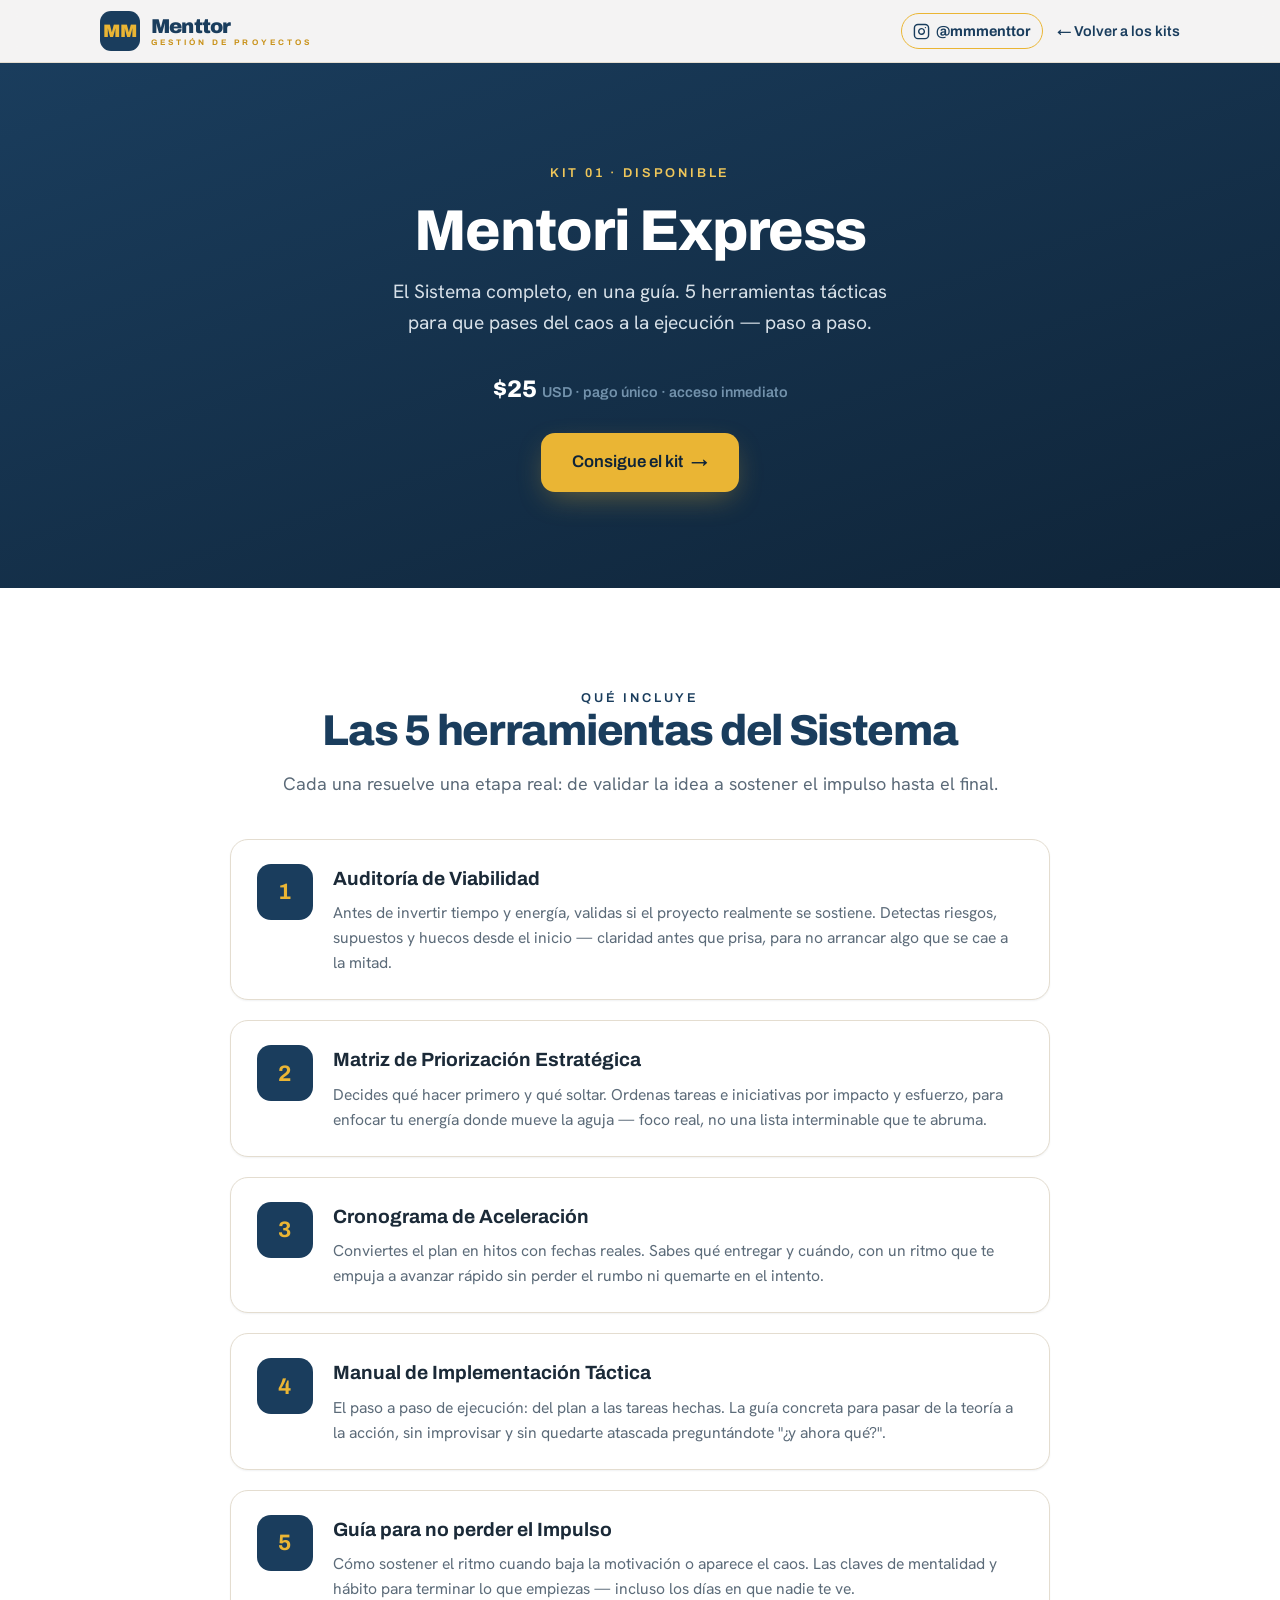
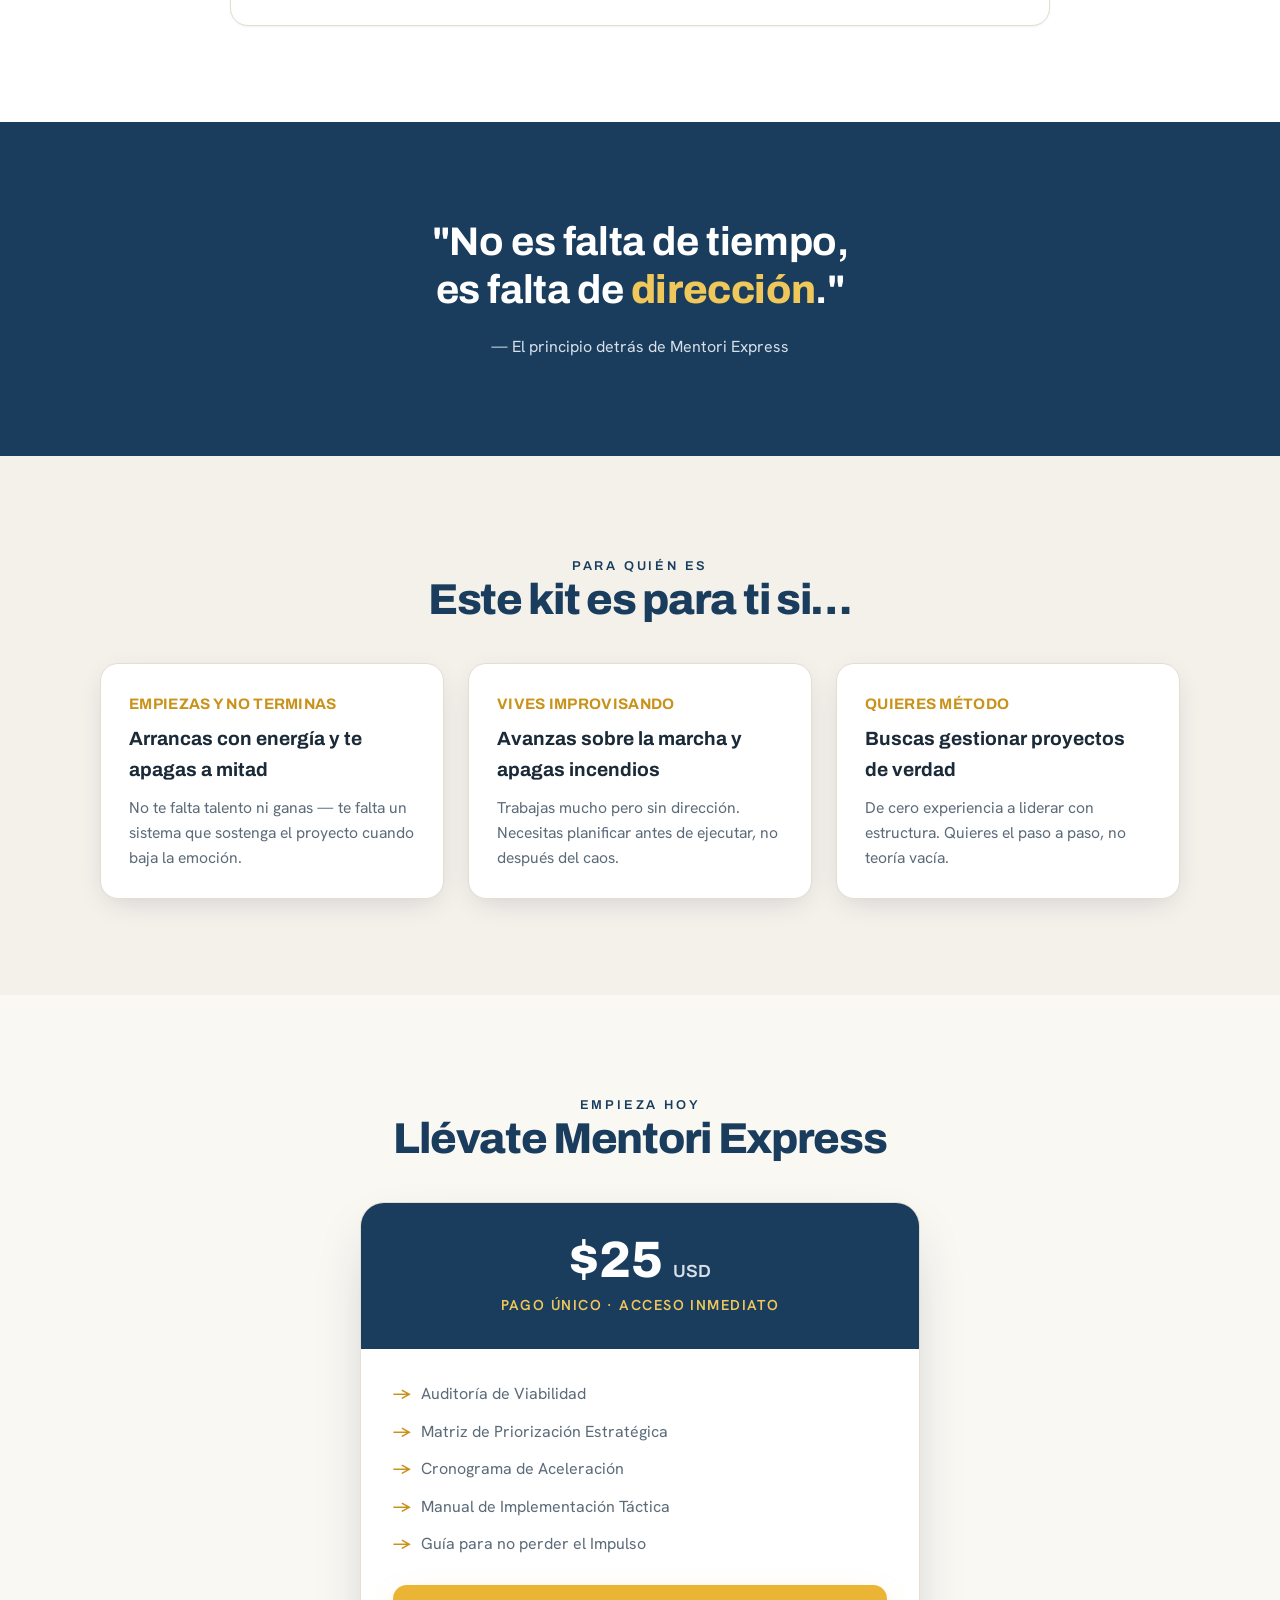
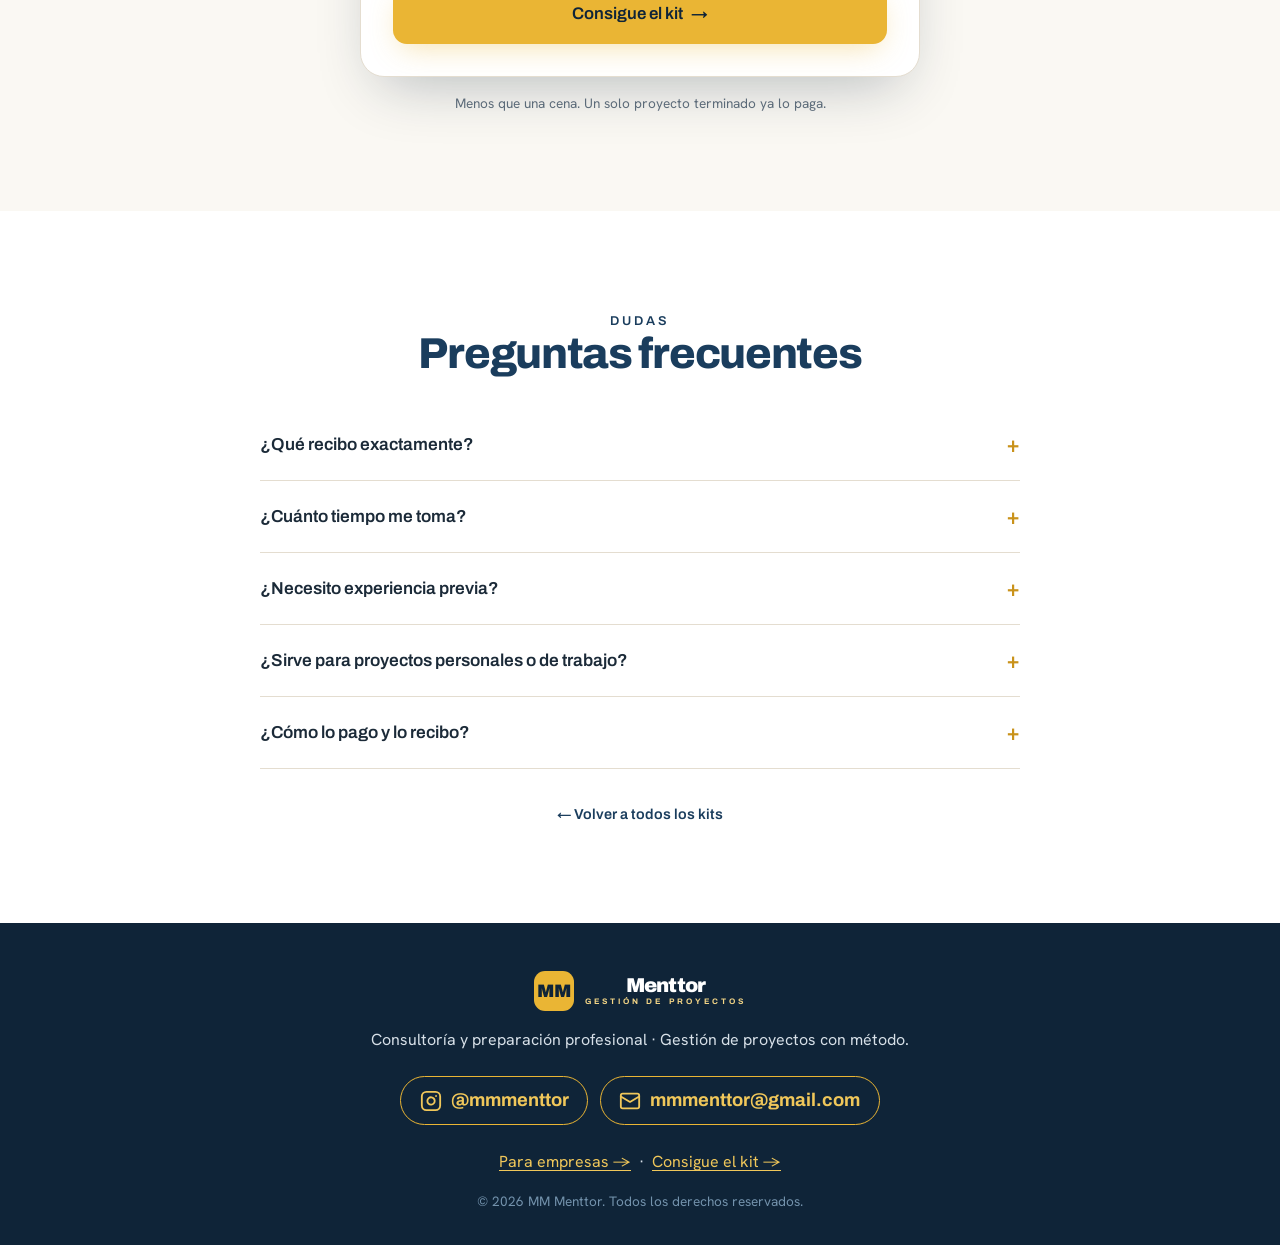
==== landing/mentori-express/index.html @ 55e52a7e "Rebrand v1.1: Archivo+Hanken, navy #1A3D5D / gold #EAB534 / crema, logo combination mark CSS, hero g" ====
<!DOCTYPE html>
<html lang="es">
<head>
<meta charset="UTF-8" />
<meta name="viewport" content="width=device-width, initial-scale=1.0" />
<title>Mentori Express — El Sistema completo, en una guía | MM Menttor</title>
<meta name="description" content="Mentori Express: el Sistema completo en una guía. 5 herramientas tácticas para pasar del caos a la ejecución, paso a paso. $25." />

<!-- Open Graph -->
<meta property="og:type" content="website" />
<meta property="og:title" content="Mentori Express — MM Menttor" />
<meta property="og:description" content="El Sistema completo, en una guía. 5 herramientas tácticas para pasar del caos a la ejecución, paso a paso." />
<meta property="og:image" content="../assets/logo-banner-light.png" />
<meta name="twitter:card" content="summary_large_image" />

<link rel="stylesheet" href="../colors_and_type.css" />
<link rel="stylesheet" href="../styles.css" />
</head>
<body>

<!-- ============ TOP BAR ============ -->
<header class="topbar">
  <div class="wrap">
    <a href="/" class="brand-lockup" aria-label="MM Menttor — Gestión de proyectos">
      <span class="logo-iso"><b>MM</b></span>
      <span class="logo-word"><span class="n">Menttor</span><span class="m">GESTIÓN DE PROYECTOS</span></span>
    </a>
    <div class="topbar-actions">
      <a href="https://www.instagram.com/mmmenttor/" target="_blank" rel="noopener noreferrer" class="ig-top">
        <svg viewBox="0 0 24 24" fill="none" stroke="currentColor" stroke-width="2" stroke-linecap="round" stroke-linejoin="round"><rect x="2" y="2" width="20" height="20" rx="5" ry="5"></rect><path d="M16 11.37A4 4 0 1 1 12.63 8 4 4 0 0 1 16 11.37z"></path><line x1="17.5" y1="6.5" x2="17.51" y2="6.5"></line></svg>
        <span class="ig-label">@mmmenttor</span>
      </a>
      <a href="/#kits" class="backlink">← Volver a los kits</a>
    </div>
  </div>
</header>

<!-- ============ HERO ============ -->
<section class="detail-hero">
  <div class="wrap">
    <div class="reveal">
      <span class="eyebrow">Kit 01 · Disponible</span>
      <h1>Mentori Express</h1>
      <p class="sub">El Sistema completo, en una guía. 5 herramientas tácticas para que pases del caos a la ejecución — paso a paso.</p>
      <div class="price-tag">$25 <small>USD · pago único · acceso inmediato</small></div>
      <a href="https://mmmenttor.my.canva.site/mmmenttor" target="_blank" rel="noopener noreferrer" class="btn">Consigue el kit <span class="arrow">→</span></a>
    </div>
  </div>
</section>

<!-- ============ QUÉ INCLUYE ============ -->
<section class="included">
  <div class="wrap">
    <div class="center reveal">
      <span class="eyebrow">Qué incluye</span>
      <h2 class="section-title">Las 5 herramientas del Sistema</h2>
      <p class="lead">Cada una resuelve una etapa real: de validar la idea a sostener el impulso hasta el final.</p>
    </div>
    <div class="feature-list">
      <div class="feature reveal">
        <div class="fnum">1</div>
        <div>
          <h3>Auditoría de Viabilidad</h3>
          <p>Antes de invertir tiempo y energía, validas si el proyecto realmente se sostiene. Detectas riesgos, supuestos y huecos desde el inicio — claridad antes que prisa, para no arrancar algo que se cae a la mitad.</p>
        </div>
      </div>
      <div class="feature reveal">
        <div class="fnum">2</div>
        <div>
          <h3>Matriz de Priorización Estratégica</h3>
          <p>Decides qué hacer primero y qué soltar. Ordenas tareas e iniciativas por impacto y esfuerzo, para enfocar tu energía donde mueve la aguja — foco real, no una lista interminable que te abruma.</p>
        </div>
      </div>
      <div class="feature reveal">
        <div class="fnum">3</div>
        <div>
          <h3>Cronograma de Aceleración</h3>
          <p>Conviertes el plan en hitos con fechas reales. Sabes qué entregar y cuándo, con un ritmo que te empuja a avanzar rápido sin perder el rumbo ni quemarte en el intento.</p>
        </div>
      </div>
      <div class="feature reveal">
        <div class="fnum">4</div>
        <div>
          <h3>Manual de Implementación Táctica</h3>
          <p>El paso a paso de ejecución: del plan a las tareas hechas. La guía concreta para pasar de la teoría a la acción, sin improvisar y sin quedarte atascada preguntándote "¿y ahora qué?".</p>
        </div>
      </div>
      <div class="feature reveal">
        <div class="fnum">5</div>
        <div>
          <h3>Guía para no perder el Impulso</h3>
          <p>Cómo sostener el ritmo cuando baja la motivación o aparece el caos. Las claves de mentalidad y hábito para terminar lo que empiezas — incluso los días en que nadie te ve.</p>
        </div>
      </div>
    </div>
  </div>
</section>

<!-- ============ MANTRA BAND ============ -->
<section class="band">
  <div class="wrap">
    <p class="quote reveal">"No es falta de tiempo, es falta de <span class="gold">dirección</span>."</p>
    <p class="sig reveal">— El principio detrás de Mentori Express</p>
  </div>
</section>

<!-- ============ PARA QUIÉN ES ============ -->
<section>
  <div class="wrap">
    <div class="center reveal">
      <span class="eyebrow">Para quién es</span>
      <h2 class="section-title">Este kit es para ti si…</h2>
    </div>
    <div class="grid-3" style="margin-top:2.5rem;">
      <div class="card reveal">
        <div class="kicker">Empiezas y no terminas</div>
        <h3>Arrancas con energía y te apagas a mitad</h3>
        <p>No te falta talento ni ganas — te falta un sistema que sostenga el proyecto cuando baja la emoción.</p>
      </div>
      <div class="card reveal">
        <div class="kicker">Vives improvisando</div>
        <h3>Avanzas sobre la marcha y apagas incendios</h3>
        <p>Trabajas mucho pero sin dirección. Necesitas planificar antes de ejecutar, no después del caos.</p>
      </div>
      <div class="card reveal">
        <div class="kicker">Quieres método</div>
        <h3>Buscas gestionar proyectos de verdad</h3>
        <p>De cero experiencia a liderar con estructura. Quieres el paso a paso, no teoría vacía.</p>
      </div>
    </div>
  </div>
</section>

<!-- ============ COMPRAR ============ -->
<section id="comprar" style="background:var(--paper);">
  <div class="wrap">
    <div class="center reveal" style="margin-bottom:2.5rem;">
      <span class="eyebrow">Empieza hoy</span>
      <h2 class="section-title">Llévate Mentori Express</h2>
    </div>
    <div class="offer-card reveal">
      <div class="top">
        <div class="price">$25 <small>USD</small></div>
        <div class="once">Pago único · acceso inmediato</div>
      </div>
      <div class="body">
        <ul>
          <li><span class="arrow">→</span> Auditoría de Viabilidad</li>
          <li><span class="arrow">→</span> Matriz de Priorización Estratégica</li>
          <li><span class="arrow">→</span> Cronograma de Aceleración</li>
          <li><span class="arrow">→</span> Manual de Implementación Táctica</li>
          <li><span class="arrow">→</span> Guía para no perder el Impulso</li>
        </ul>
        <a href="https://mmmenttor.my.canva.site/mmmenttor" target="_blank" rel="noopener noreferrer" class="btn" id="cta-buy">Consigue el kit <span class="arrow">→</span></a>
      </div>
    </div>
    <p class="center muted" style="margin-top:1rem;font-size:.85rem;">Menos que una cena. Un solo proyecto terminado ya lo paga.</p>
  </div>
</section>

<!-- ============ FAQ ============ -->
<section style="background:#fff;">
  <div class="wrap">
    <div class="center reveal">
      <span class="eyebrow">Dudas</span>
      <h2 class="section-title">Preguntas frecuentes</h2>
    </div>
    <div class="faq-list">
      <details class="faq reveal"><summary>¿Qué recibo exactamente? <span class="plus">+</span></summary><p>Las 5 herramientas del Sistema en PDF descargable: Auditoría de Viabilidad, Matriz de Priorización Estratégica, Cronograma de Aceleración, Manual de Implementación Táctica y la Guía para no perder el Impulso. Acceso inmediato tras el pago.</p></details>
      <details class="faq reveal"><summary>¿Cuánto tiempo me toma? <span class="plus">+</span></summary><p>Está diseñado para llevarte del caos a la ejecución en 7 días. Puedes leerlo en una tarde y empezar a aplicarlo el mismo día.</p></details>
      <details class="faq reveal"><summary>¿Necesito experiencia previa? <span class="plus">+</span></summary><p>No. Te lleva de cero experiencia a planificar y ejecutar con método. Si ya gestionas proyectos, te dará estructura y foco.</p></details>
      <details class="faq reveal"><summary>¿Sirve para proyectos personales o de trabajo? <span class="plus">+</span></summary><p>Para ambos. Funciona igual con un proyecto profesional, un emprendimiento o una meta personal — cualquier cosa que necesites planificar y terminar.</p></details>
      <details class="faq reveal"><summary>¿Cómo lo pago y lo recibo? <span class="plus">+</span></summary><p>Pago único de $25. Al pulsar "Consigue el kit" te llevamos a la página con los métodos de pago disponibles. Tras la compra recibes el acceso de forma inmediata.</p></details>
    </div>
    <p class="center" style="margin-top:2rem;"><a href="/#kits" class="backlink">← Volver a todos los kits</a></p>
  </div>
</section>

<!-- ============ FOOTER ============ -->
<footer>
  <div class="wrap">
    <a href="/" class="brand-lockup on-dark" style="justify-content:center;margin-bottom:1rem;" aria-label="MM Menttor">
      <span class="logo-iso"><b>MM</b></span>
      <span class="logo-word"><span class="n">Menttor</span><span class="m">GESTIÓN DE PROYECTOS</span></span>
    </a>
    <p>Consultoría y preparación profesional · Gestión de proyectos con método.</p>
    <div style="display:flex;gap:.75rem;justify-content:center;flex-wrap:wrap;margin-top:1.5rem;">
      <a href="https://www.instagram.com/mmmenttor/" target="_blank" rel="noopener noreferrer" class="social-link">
        <svg viewBox="0 0 24 24" fill="none" stroke="currentColor" stroke-width="2" stroke-linecap="round" stroke-linejoin="round"><rect x="2" y="2" width="20" height="20" rx="5" ry="5"></rect><path d="M16 11.37A4 4 0 1 1 12.63 8 4 4 0 0 1 16 11.37z"></path><line x1="17.5" y1="6.5" x2="17.51" y2="6.5"></line></svg>
        @mmmenttor
      </a>
      <a href="mailto:mmmenttor@gmail.com" class="social-link">
        <svg viewBox="0 0 24 24" fill="none" stroke="currentColor" stroke-width="2" stroke-linecap="round" stroke-linejoin="round"><rect x="2" y="4" width="20" height="16" rx="2"></rect><path d="m22 7-10 6L2 7"></path></svg>
        mmmenttor@gmail.com
      </a>
    </div>
    <p style="margin-top:1.5rem;"><a href="/#empresas">Para empresas →</a> &nbsp;·&nbsp; <a href="#comprar">Consigue el kit →</a></p>
    <p class="small">© 2026 MM Menttor. Todos los derechos reservados.</p>
  </div>
</footer>

<script>
  const io = new IntersectionObserver((entries) => {
    entries.forEach(e => { if (e.isIntersecting) { e.target.classList.add('in'); io.unobserve(e.target); } });
  }, { threshold: .12 });
  document.querySelectorAll('.reveal').forEach(el => io.observe(el));
</script>
</body>
</html>
---- landing/colors_and_type.css ----
/* ============================================================
   MM MENTTOR — Design Tokens · Rebrand v1.1
   Archivo + Hanken Grotesk · Navy #1A3D5D + Gold #EAB534 · Crema
   "Del caos a la ejecución. Con sistema."
   ============================================================ */

@import url('https://fonts.googleapis.com/css2?family=Archivo:wght@400;500;600;700;800;900&family=Hanken+Grotesk:wght@400;500;600;700&display=swap');

:root {
  /* ---------- BRAND CORE ---------- */
  --navy-900: #0F2438;
  --navy-800: #16314A;
  --navy-700: #1A3D5D;   /* PRIMARY brand navy */
  --navy-600: #234B70;
  --navy-500: #2C5478;
  --navy-300: #7392AC;
  --navy-100: #D7E0E8;

  --gold-700: #A8780F;   /* pressed */
  --gold-600: #C9921A;   /* hover / deep gold */
  --gold-500: #EAB534;   /* PRIMARY brand gold (firma) */
  --gold-400: #F0C75A;
  --gold-300: #F3D586;
  --gold-100: #FBF1D4;

  /* ---------- NEUTRALS ---------- */
  --cream:    #F4F1EB;   /* main background */
  --paper:    #FAF8F3;
  --paper-2:  #F1ECE2;
  --mist:     #F4F1EB;   /* alias -> cream (compat) */
  --mist-2:   #E9E4D9;
  --white:    #FFFFFF;
  --border:   #E4DDD0;
  --charcoal: #1B2A38;
  --ink:      #1B2A38;

  /* ---------- TEXT ---------- */
  --fg-1: #1B2A38;       /* ink — primary text */
  --fg-2: #5C6B79;       /* muted — body */
  --fg-3: #8A96A1;       /* faint — captions */
  --fg-on-dark-1: #FFFFFF;
  --fg-on-dark-2: #D7E0E8;
  --fg-on-dark-3: #7392AC;

  /* ---------- SEMANTIC ---------- */
  --accent:        var(--gold-500);
  --accent-ink:    var(--navy-700);
  --surface:       var(--white);
  --surface-mist:  var(--cream);
  --surface-paper: var(--paper);
  --line:          #E4DDD0;
  --line-mist:     #E4DDD0;
  --line-rule:     #1A3D5D;
  --success: #2E7D5B;
  --danger:  #B23B3B;

  /* ---------- TYPE FAMILIES ---------- */
  --font-display: 'Archivo', system-ui, -apple-system, sans-serif;  /* títulos */
  --font-sans:    'Archivo', system-ui, -apple-system, sans-serif;  /* UI / headings */
  --font-body:    'Hanken Grotesk', system-ui, -apple-system, sans-serif; /* cuerpo */

  /* ---------- RADII ---------- */
  --r-xs: 4px;
  --r-sm: 9px;
  --r-md: 14px;
  --r-lg: 18px;
  --r-xl: 24px;
  --r-pill: 999px;

  /* ---------- SPACING (8pt base) ---------- */
  --s-1: 4px;
  --s-2: 8px;
  --s-3: 12px;
  --s-4: 16px;
  --s-5: 24px;
  --s-6: 32px;
  --s-7: 48px;
  --s-8: 64px;
  --s-9: 96px;

  /* ---------- SHADOWS ---------- */
  --shadow-sm: 0 1px 2px rgba(15,36,56,.06);
  --shadow-md: 0 8px 28px -8px rgba(15,36,56,.18);
  --shadow-lg: 0 24px 60px -20px rgba(15,36,56,.30);
  --shadow-gold: 0 10px 30px -8px rgba(234,181,52,.42);
  --shadow-card-tape: 6px 6px 0 rgba(15,36,56,.16);

  /* ---------- MOTION ---------- */
  --ease-out: cubic-bezier(.2,.7,.2,1);
  --ease-in-out: cubic-bezier(.65,.05,.36,1);
  --dur-fast: 160ms;
  --dur-med: 240ms;
  --dur-slow: 560ms;
}

/* ============================================================
   SEMANTIC TYPOGRAPHY
   ============================================================ */

.t-impact {
  font-family: var(--font-display);
  font-weight: 900;
  letter-spacing: -.02em;
  line-height: 1;
}

.t-display {
  font-family: var(--font-display);
  font-weight: 900;
  font-size: clamp(2.4rem, 5vw, 4rem);
  line-height: .96;
  letter-spacing: -.04em;
  color: var(--navy-700);
}

.t-h1 { font-family: var(--font-display); font-weight: 900; font-size: 2.25rem; line-height: 1.04; letter-spacing: -.035em; color: var(--navy-700); }
.t-h2 { font-family: var(--font-display); font-weight: 800; font-size: 1.625rem; line-height: 1.12; letter-spacing: -.025em; color: var(--navy-700); }
.t-h3 { font-family: var(--font-display); font-weight: 700; font-size: 1.25rem; line-height: 1.22; color: var(--navy-700); }

.t-eyebrow {
  font-family: var(--font-display);
  font-weight: 700;
  font-size: .72rem;
  letter-spacing: .34em;
  text-transform: uppercase;
  color: var(--gold-600);
}

.t-lead { font-family: var(--font-body); font-weight: 400; font-size: 1.125rem; line-height: 1.6; color: var(--fg-2); }
.t-body { font-family: var(--font-body); font-weight: 400; font-size: 1rem; line-height: 1.6; color: var(--fg-2); }
.t-small { font-family: var(--font-body); font-weight: 400; font-size: .875rem; line-height: 1.5; color: var(--fg-3); }

.t-em { font-style: normal; font-weight: 800; color: var(--gold-500); }
.t-em-ink { font-style: normal; font-weight: 800; color: var(--navy-700); }

a { color: var(--navy-600); text-underline-offset: 3px; }
---- landing/styles.css ----
/* ============================================================
   MM Menttor — Landing styles (compartido por todas las páginas)
   Depende de colors_and_type.css (tokens de marca)
   ============================================================ */

*, *::before, *::after { box-sizing: border-box; margin: 0; padding: 0; }
html { scroll-behavior: smooth; }
body {
  font-family: var(--font-body);
  color: var(--fg-1);
  background: var(--mist);
  line-height: 1.6;
  -webkit-font-smoothing: antialiased;
}
.wrap { width: min(1080px, 100% - 2.5rem); margin-inline: auto; }
section { padding: clamp(3.5rem, 8vw, 6rem) 0; }
.eyebrow {
  font-family: var(--font-sans);
  font-weight: 600; font-size: .8rem;
  letter-spacing: .22em; text-transform: uppercase;
  color: var(--navy-700);
}
.gold { color: var(--gold-500); font-style: normal; font-weight: 800; }
.navy-em { color: var(--navy-700); font-weight: 800; }
h2.section-title {
  font-family: var(--font-sans); font-weight: 800;
  font-size: clamp(1.9rem, 3.8vw, 2.7rem);
  line-height: 1.04; letter-spacing: -.03em; color: var(--navy-700);
  margin-bottom: 1rem;
}
p.lead { font-size: 1.125rem; line-height: 1.6; color: var(--fg-2); }
.center { text-align: center; }
.muted { color: var(--fg-2); }

/* ---------- Buttons ---------- */
.btn {
  display: inline-flex; align-items: center; gap: .55rem;
  font-family: var(--font-sans); font-weight: 600; font-size: 1.05rem;
  padding: 1rem 1.9rem; border: none; border-radius: var(--r-md);
  cursor: pointer; text-decoration: none;
  background: var(--gold-500); color: var(--navy-900);
  box-shadow: var(--shadow-gold);
  transition: transform var(--dur-fast) var(--ease-out), background var(--dur-fast) var(--ease-out);
}
.btn:hover { background: var(--gold-600); transform: translateY(-2px); }
.btn:active { background: var(--gold-700); transform: scale(.98); }
.btn .arrow { transition: transform var(--dur-med) var(--ease-out); }
.btn:hover .arrow { transform: translateX(4px); }
.btn-ghost {
  background: transparent; color: var(--navy-700);
  box-shadow: inset 0 0 0 2px var(--navy-700);
}
.btn-ghost:hover { background: var(--navy-700); color: #fff; }

/* ---------- Top bar ---------- */
header.topbar {
  position: sticky; top: 0; z-index: 50;
  background: rgba(244,244,245,.85); backdrop-filter: blur(8px);
  border-bottom: 1px solid var(--line-mist);
}
.topbar .wrap { display: flex; align-items: center; justify-content: space-between; padding: .7rem 0; gap: 1rem; }
.brand-lockup { display: inline-flex; align-items: center; gap: 11px; text-decoration: none; }
.logo-iso { width: 40px; height: 40px; border-radius: 11px; background: var(--navy-700); display: grid; place-items: center; flex-shrink: 0; transition: transform var(--dur-fast) var(--ease-out); }
.logo-iso b { font-family: var(--font-display); font-weight: 900; font-size: 18px; color: var(--gold-500); letter-spacing: -.05em; line-height: 1; }
.brand-lockup:hover .logo-iso { transform: scale(1.05); }
.logo-word { display: flex; flex-direction: column; line-height: 1; }
.logo-word .n { font-family: var(--font-display); font-weight: 900; font-size: 20px; color: var(--navy-700); letter-spacing: -.04em; }
.logo-word .m { font-family: var(--font-display); font-weight: 700; font-size: 8px; letter-spacing: .38em; color: var(--gold-600); margin-top: 3px; }
.brand-lockup.on-dark .logo-iso { background: var(--gold-500); }
.brand-lockup.on-dark .logo-iso b { color: var(--navy-900); }
.brand-lockup.on-dark .logo-word .n { color: #fff; }
.brand-lockup.on-dark .logo-word .m { color: var(--gold-300); }
.topbar-actions { display: flex; align-items: center; gap: .9rem; }
.ig-top {
  display: inline-flex; align-items: center; gap: .4rem; text-decoration: none;
  font-family: var(--font-sans); font-weight: 700; font-size: .9rem; color: var(--navy-700);
  padding: .35rem .7rem; border-radius: var(--r-pill);
  border: 1.5px solid var(--gold-500); transition: all var(--dur-fast) var(--ease-out);
}
.ig-top:hover { background: var(--gold-500); color: var(--navy-900); }
.ig-top svg { width: 17px; height: 17px; }
.price-pill {
  font-family: var(--font-sans); font-weight: 600; font-size: .9rem;
  color: var(--navy-900); background: var(--gold-500);
  padding: .45rem .95rem; border-radius: var(--r-pill); text-decoration: none;
  box-shadow: var(--shadow-sm); transition: background var(--dur-fast) var(--ease-out);
}
.price-pill:hover { background: var(--gold-600); }

/* ---------- Dual audience tracks ---------- */
.tracks { display: grid; grid-template-columns: 1fr 1fr; gap: 1.5rem; margin-top: 2.5rem; align-items: stretch; }
.track { border-radius: var(--r-xl); padding: 2.25rem; border: 1px solid var(--line-mist); background: #fff; box-shadow: var(--shadow-md); display: flex; flex-direction: column; }
.track.enterprise { background: linear-gradient(160deg, var(--navy-700), var(--navy-900)); color: #fff; border: none; box-shadow: var(--shadow-lg); }
.track .track-eyebrow { font-family: var(--font-sans); font-weight: 700; font-size: .72rem; letter-spacing: .18em; text-transform: uppercase; color: var(--navy-300); }
.track.enterprise .track-eyebrow { color: var(--gold-400); }
.track h3 { font-family: var(--font-sans); font-weight: 800; font-size: 1.5rem; line-height: 1.1; margin: .5rem 0 .4rem; color: inherit; }
.track > p { color: var(--fg-2); font-size: 1rem; margin-bottom: 1.25rem; }
.track.enterprise > p { color: var(--fg-on-dark-2); }
.track ul { list-style: none; display: grid; gap: .6rem; margin-bottom: 1.75rem; }
.track li { display: flex; gap: .6rem; font-size: .96rem; color: var(--fg-2); }
.track.enterprise li { color: var(--fg-on-dark-2); }
.track li .arrow { color: var(--gold-600); font-weight: 700; flex: none; }
.track.enterprise li .arrow { color: var(--gold-400); }
.track .track-cta { margin-top: auto; }
.btn-white { background: #fff; color: var(--navy-900); box-shadow: var(--shadow-md); }
.btn-white:hover { background: var(--mist-2); }

/* ---------- Hero ---------- */
.hero { position: relative; overflow: hidden; }
.hero::before { content: ""; position: absolute; right: -160px; top: -160px; width: 520px; height: 520px; background: radial-gradient(circle, var(--gold-100), transparent 64%); z-index: 0; pointer-events: none; }
.hero::after { content: ""; position: absolute; left: -220px; bottom: -240px; width: 480px; height: 480px; background: radial-gradient(circle, rgba(26,61,93,.06), transparent 66%); z-index: 0; pointer-events: none; }
.hero > .wrap { position: relative; z-index: 1; }
.hero-grid { display: grid; grid-template-columns: 1.1fr .9fr; gap: clamp(2rem, 5vw, 4rem); align-items: center; }
.hero h1 {
  font-family: var(--font-sans); font-weight: 900;
  font-size: clamp(2.4rem, 5.4vw, 4.2rem); line-height: .98;
  letter-spacing: -.04em; color: var(--navy-700); margin: 1rem 0 1.25rem;
}
.hero .sub { font-size: 1.2rem; color: var(--fg-2); max-width: 34ch; margin-bottom: 2rem; }
.hero-cta-row { display: flex; align-items: center; gap: 1.25rem; flex-wrap: wrap; }
.hero-note { font-size: .9rem; color: var(--fg-3); margin-top: 1rem; }
.hero-card {
  background: #fff; border-radius: var(--r-lg);
  box-shadow: var(--shadow-lg); padding: 2rem;
  border: 1px solid var(--border);
}
.hero-card .doc {
  background: var(--paper); border-radius: var(--r-sm);
  padding: 1.5rem; border: 1px solid var(--line);
}
.doc-eyebrow { font-family: var(--font-sans); font-weight: 600; font-size: .7rem; letter-spacing: .2em; text-transform: uppercase; color: var(--navy-300); }
.doc h3 { font-family: var(--font-sans); font-weight: 700; font-size: 1.3rem; color: var(--navy-700); margin: .35rem 0 1rem; line-height: 1.1; }
.doc .ruleline { height: 1px; background: var(--line-rule); opacity: .25; margin: .9rem 0; }
.doc .check { display: flex; gap: .6rem; align-items: flex-start; color: var(--fg-2); font-size: .95rem; margin: .5rem 0; }
.doc .check span.box { color: var(--gold-600); font-weight: 700; }

/* ---------- Generic card grid ---------- */
.grid-3 { display: grid; grid-template-columns: repeat(3, 1fr); gap: 1.5rem; }
.card {
  background: #fff; border-radius: var(--r-lg); padding: 1.75rem;
  box-shadow: var(--shadow-md); border: 1px solid var(--line-mist);
  transition: transform var(--dur-med) var(--ease-out), box-shadow var(--dur-med) var(--ease-out);
}
.card:hover { transform: translateY(-4px); box-shadow: var(--shadow-lg); }
.card .kicker { font-family: var(--font-display); font-weight: 700; text-transform: uppercase; letter-spacing: .02em; color: var(--gold-600); font-size: .95rem; }
.card h3 { font-family: var(--font-sans); font-weight: 700; font-size: 1.2rem; color: var(--fg-1); margin: .5rem 0 .6rem; }
.card p { color: var(--fg-2); font-size: .98rem; }

/* ---------- Mantra band ---------- */
.band { background: var(--navy-700); color: #fff; }
.band .wrap { text-align: center; }
.band .quote {
  font-family: var(--font-sans); font-weight: 700;
  font-size: clamp(1.6rem, 3.5vw, 2.5rem); line-height: 1.2;
  letter-spacing: -.01em; max-width: 18ch; margin: 0 auto;
}
.band .quote .gold { color: var(--gold-400); }
.band .sig { color: var(--fg-on-dark-2); margin-top: 1.25rem; font-size: 1rem; }

/* ---------- Mentor ---------- */
.mentor-grid { display: grid; grid-template-columns: .8fr 1.2fr; gap: clamp(2rem,5vw,3.5rem); align-items: center; }
.mentor-photo {
  aspect-ratio: 4/5; border-radius: var(--r-lg); overflow: hidden;
  background: linear-gradient(160deg, var(--navy-600), var(--navy-900));
  display: flex; align-items: center; justify-content: center; box-shadow: var(--shadow-lg);
}
.mentor-photo .ph { color: var(--fg-on-dark-3); font-size: .85rem; text-align: center; padding: 1rem; }
.mentor-photo img { width: 86%; max-width: 230px; border-radius: var(--r-md); box-shadow: var(--shadow-lg); }
.mentor-grid p { color: var(--fg-2); font-size: 1.08rem; margin-bottom: 1rem; }
.cred { font-family: var(--font-sans); font-size: .8rem; font-weight: 600; color: var(--navy-700); background: var(--gold-300); padding: .35rem .8rem; border-radius: var(--r-pill); }
.mentor-cap { text-align: center; font-family: var(--font-sans); font-weight: 700; color: var(--navy-700); margin-top: .9rem; }
.mentor-cap small { display: block; font-weight: 500; font-size: .82rem; color: var(--fg-3); }

/* ---------- Stack / included ---------- */
.included { background: #fff; }
.stack-list { display: grid; gap: 1rem; max-width: 760px; margin: 2rem auto 0; }
.stack-item {
  display: grid; grid-template-columns: auto 1fr auto; gap: 1.1rem; align-items: center;
  background: var(--mist); border-radius: var(--r-md); padding: 1.1rem 1.3rem;
  border: 1px solid var(--line-mist);
}
.stack-item .num {
  width: 38px; height: 38px; flex: none; border-radius: 8px;
  display: flex; align-items: center; justify-content: center;
  font-family: var(--font-display); font-weight: 700; font-size: 1.05rem;
  background: var(--navy-700); color: var(--gold-500);
}
.stack-item h4 { font-family: var(--font-sans); font-weight: 600; font-size: 1.05rem; color: var(--fg-1); }
.stack-item p { font-size: .9rem; color: var(--fg-2); }
.stack-item .val { font-family: var(--font-sans); font-size: .85rem; color: var(--navy-300); white-space: nowrap; }

/* ---------- Kits ---------- */
.kit-featured { background: #fff; border-radius: var(--r-xl); box-shadow: var(--shadow-lg); border: 1px solid var(--line-mist); overflow: hidden; max-width: 880px; margin: 2.5rem auto 0; }
a.kit-featured { display: block; text-decoration: none; color: inherit; transition: transform var(--dur-med) var(--ease-out), box-shadow var(--dur-med) var(--ease-out); }
a.kit-featured:hover { transform: translateY(-4px); box-shadow: 0 20px 50px rgba(15,36,56,.20); }
.kit-head { display: flex; flex-wrap: wrap; align-items: center; justify-content: space-between; gap: 1rem; padding: 1.75rem 2rem; background: var(--navy-700); color: #fff; }
.kit-head .kname { font-family: var(--font-sans); font-weight: 800; font-size: 1.6rem; line-height: 1.1; margin-top: .6rem; }
.kit-head .ktag { color: var(--fg-on-dark-2); font-size: .98rem; margin-top: .25rem; }
.kit-badge { font-family: var(--font-sans); font-weight: 700; font-size: .68rem; letter-spacing: .16em; text-transform: uppercase; color: var(--navy-900); background: var(--gold-500); padding: .35rem .75rem; border-radius: var(--r-pill); display: inline-block; }
.kit-body { padding: 2rem; }
.kit-price-row { display: flex; flex-wrap: wrap; align-items: center; justify-content: space-between; gap: 1rem; margin-top: 1.75rem; }
.kit-price { font-family: var(--font-sans); font-weight: 800; font-size: 1.9rem; color: var(--navy-700); }
.kit-price small { font-size: .9rem; font-weight: 600; color: var(--fg-3); }
.kit-link-hint { display: inline-flex; align-items: center; gap: .4rem; font-family: var(--font-sans); font-weight: 600; color: var(--gold-600); }
.kits-grid { display: grid; grid-template-columns: repeat(2, 1fr); gap: 1.5rem; max-width: 880px; margin: 1.5rem auto 0; }
.kit-soon { background: var(--mist); border: 1px dashed var(--navy-300); border-radius: var(--r-lg); padding: 1.75rem; text-align: center; transition: border-color var(--dur-med) var(--ease-out); }
.kit-soon:hover { border-color: var(--gold-500); }
.kit-soon .badge-soon { font-family: var(--font-sans); font-weight: 700; font-size: .68rem; letter-spacing: .16em; text-transform: uppercase; color: var(--navy-300); }
.kit-soon h3 { font-family: var(--font-sans); font-weight: 700; color: var(--fg-2); margin: .55rem 0; font-size: 1.15rem; }
.kit-soon p { color: var(--fg-3); font-size: .92rem; }

/* ---------- Kit detail page ---------- */
.backlink { display: inline-flex; align-items: center; gap: .4rem; font-family: var(--font-sans); font-weight: 600; font-size: .9rem; color: var(--navy-700); text-decoration: none; }
.backlink:hover { color: var(--gold-600); }
.detail-hero { background: linear-gradient(160deg, var(--navy-700), var(--navy-900)); color: #fff; text-align: center; }
.detail-hero .eyebrow { color: var(--gold-400); }
.detail-hero h1 { font-family: var(--font-sans); font-weight: 800; font-size: clamp(2.2rem, 5vw, 3.6rem); line-height: 1.04; letter-spacing: -.02em; margin: 1rem 0; }
.detail-hero .sub { font-size: 1.2rem; color: var(--fg-on-dark-2); max-width: 48ch; margin: 0 auto 2rem; }
.detail-hero .price-tag { font-family: var(--font-sans); font-weight: 800; font-size: 1.5rem; margin-bottom: 1.5rem; }
.detail-hero .price-tag small { font-weight: 600; font-size: .9rem; color: var(--fg-on-dark-3); }
.feature-list { display: grid; gap: 1.25rem; max-width: 820px; margin: 2.5rem auto 0; }
.feature { display: grid; grid-template-columns: 56px 1fr; gap: 1.25rem; align-items: start; background: #fff; border: 1px solid var(--line-mist); border-radius: var(--r-lg); padding: 1.5rem 1.6rem; box-shadow: var(--shadow-sm); }
.feature .fnum { width: 56px; height: 56px; border-radius: var(--r-md); display: flex; align-items: center; justify-content: center; font-family: var(--font-display); font-weight: 700; font-size: 1.4rem; background: var(--navy-700); color: var(--gold-500); }
.feature h3 { font-family: var(--font-sans); font-weight: 700; font-size: 1.2rem; color: var(--fg-1); margin-bottom: .35rem; }
.feature p { color: var(--fg-2); font-size: .98rem; }

/* ---------- Mistakes ---------- */
.mistake { display: grid; grid-template-columns: 1fr 1fr; gap: 1rem; align-items: stretch; margin-bottom: 1rem; }
.mistake .bad, .mistake .good { padding: 1.25rem 1.4rem; border-radius: var(--r-md); }
.mistake .bad { background: #fbecea; border: 1px solid #f1c9c3; }
.mistake .good { background: #e9f3ee; border: 1px solid #c4e0d2; }
.mistake .tag { font-family: var(--font-sans); font-weight: 700; font-size: .75rem; letter-spacing: .12em; text-transform: uppercase; margin-bottom: .4rem; }
.mistake .bad .tag { color: var(--danger); }
.mistake .good .tag { color: var(--success); }
.mistake p { font-size: .98rem; color: var(--fg-1); }

/* ---------- Testimonials ---------- */
.ph-testi {
  border: 2px dashed var(--navy-300); border-radius: var(--r-md);
  padding: 1.5rem; background: rgba(110,138,163,.06); color: var(--navy-300);
  font-size: .95rem; text-align: center;
}
.ph-testi strong { color: var(--navy-700); }
.testi { display: flex; flex-direction: column; gap: 1.1rem; }
.testi .mark { font-family: var(--font-display); font-weight: 700; font-size: 2.6rem; line-height: .6; color: var(--gold-500); }
.testi blockquote { font-size: .98rem; line-height: 1.6; color: var(--fg-2); font-style: italic; }
.testi figcaption { margin-top: auto; padding-top: .5rem; border-top: 1px solid var(--line-mist); }
.testi .name { display: block; font-family: var(--font-sans); font-weight: 700; color: var(--fg-1); font-size: .98rem; }
.testi .role { display: block; font-size: .85rem; color: var(--navy-300); }

/* ---------- Price / offer ---------- */
.offer-card {
  max-width: 560px; margin: 0 auto; background: #fff;
  border-radius: var(--r-xl); box-shadow: var(--shadow-lg);
  overflow: hidden; border: 1px solid var(--line-mist);
}
.offer-card .top { background: var(--navy-700); color: #fff; padding: 2rem; text-align: center; }
.offer-card .top .price { font-family: var(--font-sans); font-weight: 800; font-size: 3.2rem; line-height: 1; }
.offer-card .top .price small { font-size: 1.1rem; font-weight: 600; color: var(--fg-on-dark-2); }
.offer-card .top .once { color: var(--gold-400); font-weight: 600; font-size: .9rem; letter-spacing: .1em; text-transform: uppercase; margin-top: .5rem; }
.offer-card .body { padding: 2rem; }
.offer-card .body ul { list-style: none; display: grid; gap: .75rem; margin-bottom: 1.75rem; }
.offer-card .body li { display: flex; gap: .65rem; color: var(--fg-2); }
.offer-card .body li .arrow { color: var(--gold-600); font-weight: 700; flex: none; }
.offer-card .btn { width: 100%; justify-content: center; }

/* ---------- FAQ ---------- */
.faq-list { max-width: 760px; margin: 2rem auto 0; }
details.faq {
  border-bottom: 1px solid var(--line-mist); padding: 1.1rem 0;
}
details.faq summary {
  cursor: pointer; list-style: none; font-family: var(--font-sans);
  font-weight: 600; font-size: 1.08rem; color: var(--fg-1);
  display: flex; justify-content: space-between; align-items: center; gap: 1rem;
}
details.faq summary::-webkit-details-marker { display: none; }
details.faq summary .plus { color: var(--gold-600); font-size: 1.4rem; transition: transform var(--dur-fast); }
details.faq[open] summary .plus { transform: rotate(45deg); }
details.faq p { color: var(--fg-2); margin-top: .75rem; font-size: .98rem; }

/* ---------- Footer ---------- */
footer { background: var(--navy-900); color: var(--fg-on-dark-2); padding: 3rem 0 2rem; text-align: center; }
footer img { height: 38px; margin-bottom: 1rem; }
footer .small { font-size: .85rem; color: var(--fg-on-dark-3); margin-top: 1rem; }
footer a { color: var(--gold-400); }
.social-link { display: inline-flex; align-items: center; gap: .55rem; font-family: var(--font-sans); font-weight: 700; font-size: 1.15rem; text-decoration: none; color: var(--gold-400); padding: .55rem 1.15rem; border: 1.5px solid var(--gold-500); border-radius: var(--r-pill); transition: all var(--dur-fast) var(--ease-out); }
.social-link svg { width: 22px; height: 22px; transition: transform var(--dur-fast) var(--ease-out); }
.social-link:hover { background: var(--gold-500); color: var(--navy-900); }
.social-link:hover svg { transform: scale(1.12); }

.todo {
  background: #fff8e6; border: 1px dashed var(--gold-600); color: #7a5a12;
  font-size: .82rem; padding: .5rem .8rem; border-radius: var(--r-sm); margin-top: .75rem; display: inline-block;
}

/* ---------- Enterprise contact form ---------- */
.contact { background: linear-gradient(160deg, var(--navy-700), var(--navy-900)); color: #fff; }
.contact .eyebrow { color: var(--gold-400); }
.contact .section-title { color: #fff; }
.contact .lead { color: var(--fg-on-dark-2); }
.form-card { max-width: 680px; margin: 2.5rem auto 0; background: #fff; border-radius: var(--r-xl); box-shadow: var(--shadow-lg); padding: 2.25rem; }
.form-grid2 { display: grid; grid-template-columns: 1fr 1fr; gap: 1.1rem; }
.form-row { display: grid; gap: .4rem; margin-bottom: 1.1rem; }
.form-row label { font-family: var(--font-sans); font-weight: 600; font-size: .85rem; color: var(--navy-700); }
.form-row input, .form-row textarea, .form-row select {
  font-family: var(--font-body); font-size: 1rem; color: var(--fg-1);
  padding: .7rem .85rem; border: 1.5px solid var(--line-mist); border-radius: var(--r-sm);
  background: var(--mist); transition: border-color var(--dur-fast) var(--ease-out), background var(--dur-fast) var(--ease-out);
}
.form-row input:focus, .form-row textarea:focus, .form-row select:focus { outline: none; border-color: var(--gold-500); background: #fff; }
.form-row textarea { resize: vertical; min-height: 110px; }
.form-card .btn { width: 100%; justify-content: center; margin-top: .5rem; }
.form-note { text-align: center; font-size: .85rem; color: var(--fg-3); margin-top: .9rem; }
.form-note a { color: var(--navy-600); font-weight: 600; }

/* ---------- Reveal animation ---------- */
.reveal { opacity: 0; transform: translateY(18px); transition: opacity var(--dur-slow) var(--ease-out), transform var(--dur-slow) var(--ease-out); }
.reveal.in { opacity: 1; transform: none; }

/* ---------- Responsive ---------- */
@media (max-width: 820px) {
  .hero-grid, .mentor-grid { grid-template-columns: 1fr; }
  .grid-3 { grid-template-columns: 1fr; }
  .mistake { grid-template-columns: 1fr; }
  .hero-card { order: -1; }
  .stack-item { grid-template-columns: auto 1fr; }
  .stack-item .val { grid-column: 2; }
  .kits-grid { grid-template-columns: 1fr; }
  .kit-price-row { flex-direction: column; align-items: stretch; }
  .kit-price-row .btn { justify-content: center; }
  .feature { grid-template-columns: 44px 1fr; gap: 1rem; }
  .feature .fnum { width: 44px; height: 44px; font-size: 1.1rem; }
  .tracks { grid-template-columns: 1fr; }
  .form-grid2 { grid-template-columns: 1fr; }
  .brand-lockup img { height: 38px; }
  .topbar-actions { gap: .5rem; }
  .ig-top .ig-label { display: none; }
}
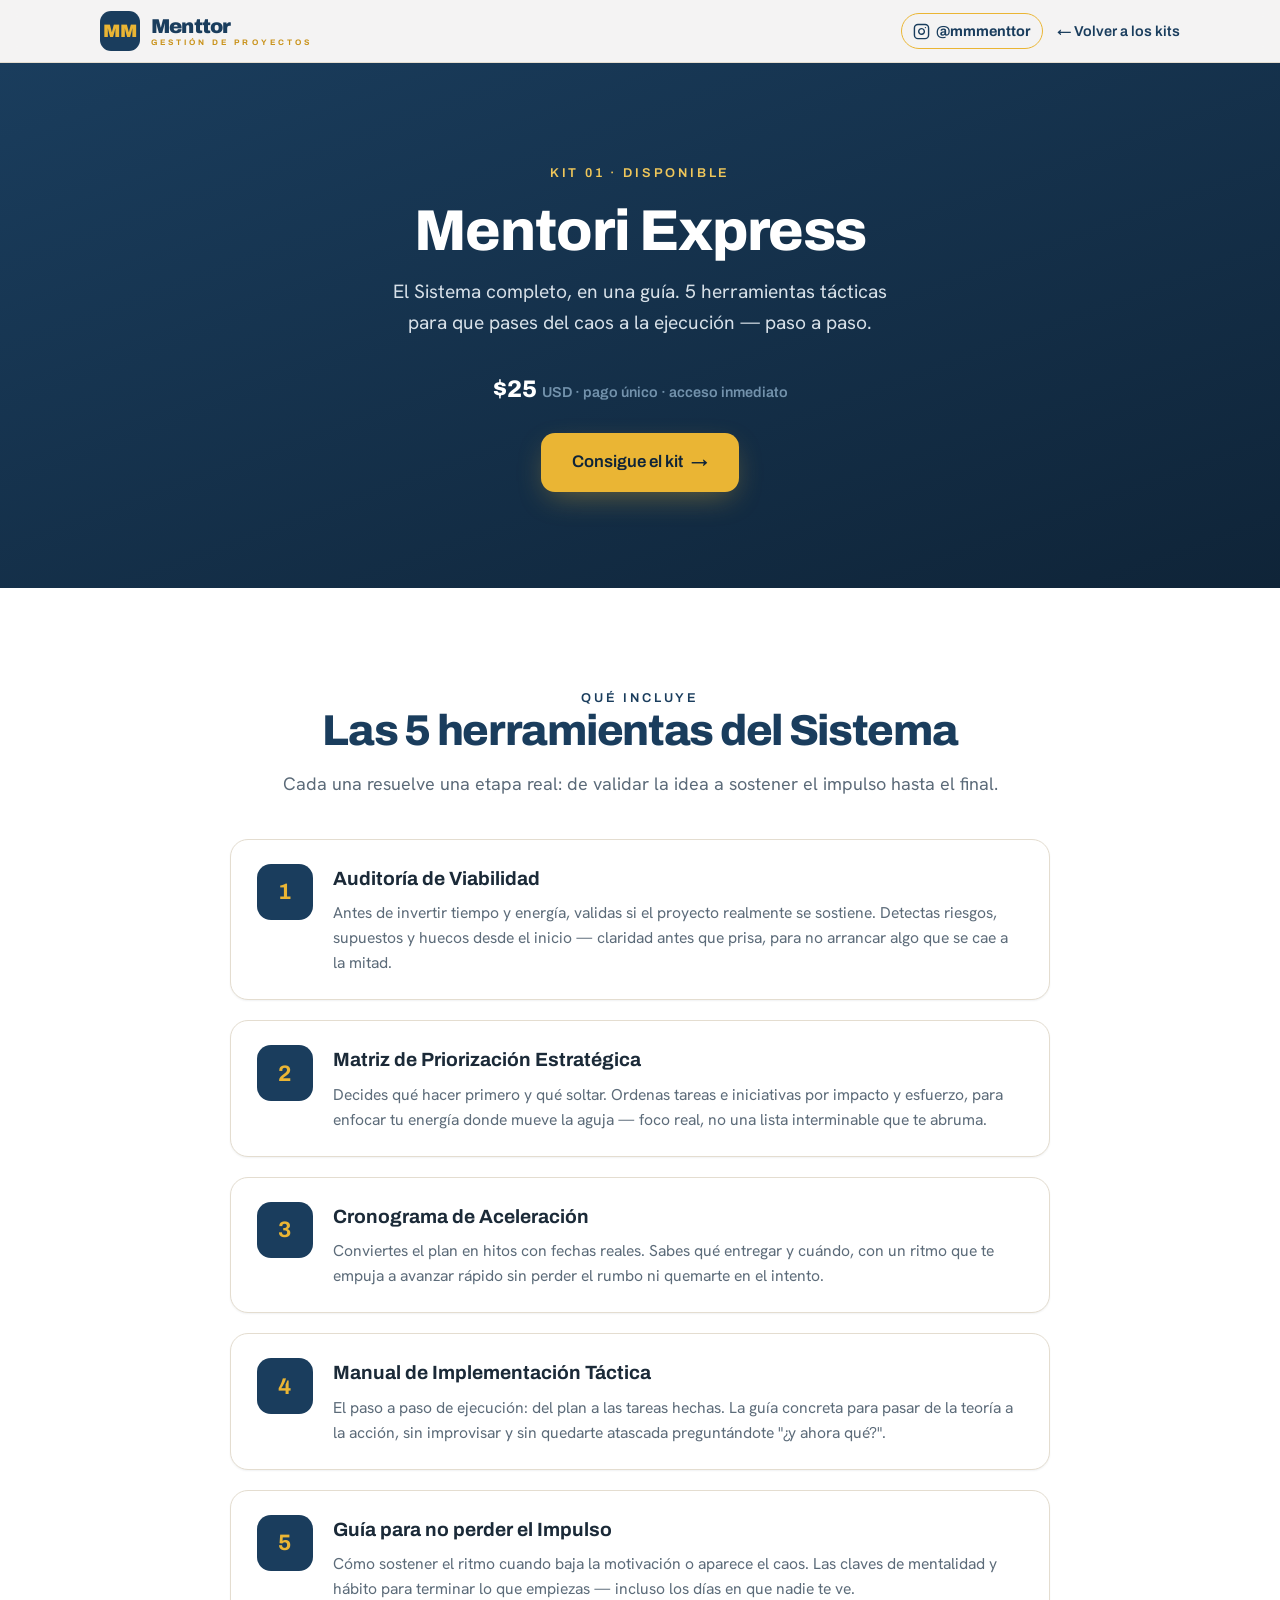
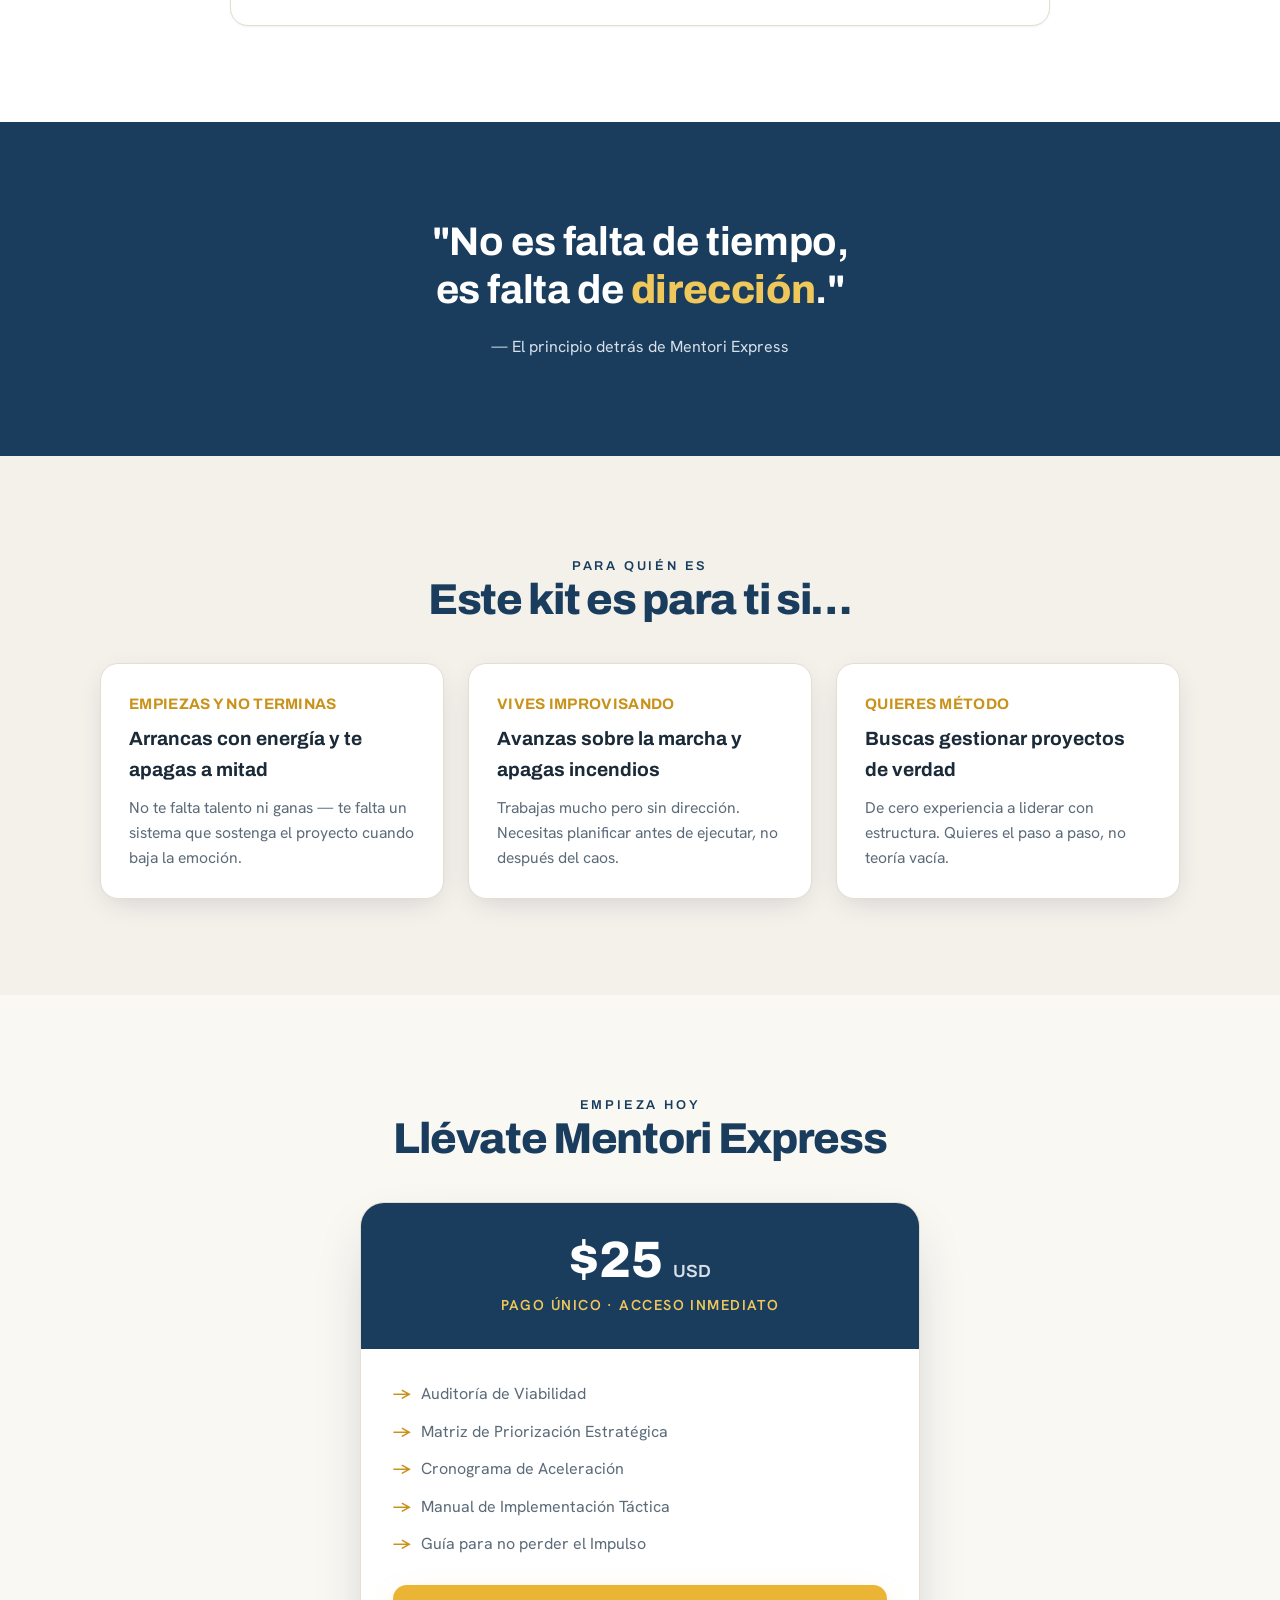
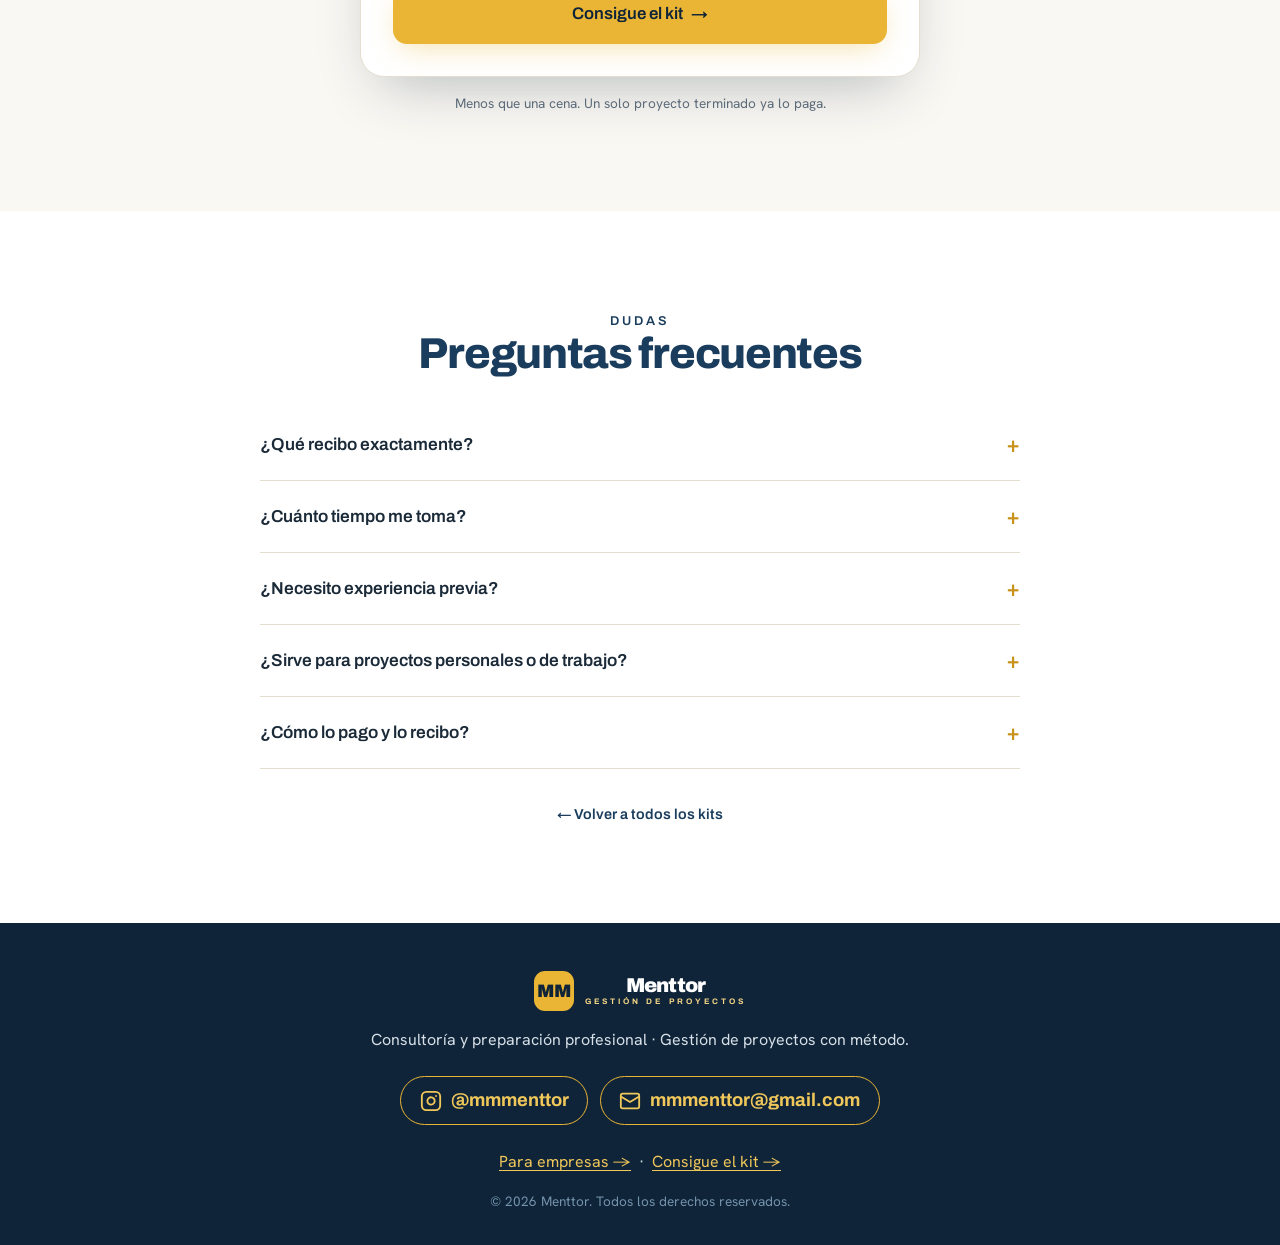
==== commit 72d93769: "Naming: 'Menttor' en todo el copy (sitios, kit, guia-skill); MM solo como monograma" ====
--- a/landing/mentori-express/index.html
+++ b/landing/mentori-express/index.html
@@ -3,15 +3,18 @@
 <head>
 <meta charset="UTF-8" />
 <meta name="viewport" content="width=device-width, initial-scale=1.0" />
-<title>Mentori Express — El Sistema completo, en una guía | MM Menttor</title>
+<title>Mentori Express — El Sistema completo, en una guía | Menttor</title>
 <meta name="description" content="Mentori Express: el Sistema completo en una guía. 5 herramientas tácticas para pasar del caos a la ejecución, paso a paso. $25." />
 
 <!-- Open Graph -->
 <meta property="og:type" content="website" />
-<meta property="og:title" content="Mentori Express — MM Menttor" />
+<meta property="og:title" content="Mentori Express — Menttor" />
 <meta property="og:description" content="El Sistema completo, en una guía. 5 herramientas tácticas para pasar del caos a la ejecución, paso a paso." />
-<meta property="og:image" content="../assets/logo-banner-light.png" />
+<meta property="og:image" content="https://mm-menttor-landing-7c4m.vercel.app/assets/og-image.png" />
+<meta property="og:image:width" content="1200" />
+<meta property="og:image:height" content="630" />
 <meta name="twitter:card" content="summary_large_image" />
+<meta name="twitter:image" content="https://mm-menttor-landing-7c4m.vercel.app/assets/og-image.png" />
 
 <link rel="stylesheet" href="../colors_and_type.css" />
 <link rel="stylesheet" href="../styles.css" />
@@ -21,7 +24,7 @@
 <!-- ============ TOP BAR ============ -->
 <header class="topbar">
   <div class="wrap">
-    <a href="/" class="brand-lockup" aria-label="MM Menttor — Gestión de proyectos">
+    <a href="/" class="brand-lockup" aria-label="Menttor — Gestión de proyectos">
       <span class="logo-iso"><b>MM</b></span>
       <span class="logo-word"><span class="n">Menttor</span><span class="m">GESTIÓN DE PROYECTOS</span></span>
     </a>
@@ -179,7 +182,7 @@
 <!-- ============ FOOTER ============ -->
 <footer>
   <div class="wrap">
-    <a href="/" class="brand-lockup on-dark" style="justify-content:center;margin-bottom:1rem;" aria-label="MM Menttor">
+    <a href="/" class="brand-lockup on-dark" style="justify-content:center;margin-bottom:1rem;" aria-label="Menttor">
       <span class="logo-iso"><b>MM</b></span>
       <span class="logo-word"><span class="n">Menttor</span><span class="m">GESTIÓN DE PROYECTOS</span></span>
     </a>
@@ -195,7 +198,7 @@
       </a>
     </div>
     <p style="margin-top:1.5rem;"><a href="/#empresas">Para empresas →</a> &nbsp;·&nbsp; <a href="#comprar">Consigue el kit →</a></p>
-    <p class="small">© 2026 MM Menttor. Todos los derechos reservados.</p>
+    <p class="small">© 2026 Menttor. Todos los derechos reservados.</p>
   </div>
 </footer>
 
--- a/landing/colors_and_type.css
+++ b/landing/colors_and_type.css
@@ -1,5 +1,5 @@
 /* ============================================================
-   MM MENTTOR — Design Tokens · Rebrand v1.1
+   MENTTOR — Design Tokens · Rebrand v1.1
    Archivo + Hanken Grotesk · Navy #1A3D5D + Gold #EAB534 · Crema
    "Del caos a la ejecución. Con sistema."
    ============================================================ */
--- a/landing/styles.css
+++ b/landing/styles.css
@@ -1,5 +1,5 @@
 /* ============================================================
-   MM Menttor — Landing styles (compartido por todas las páginas)
+   Menttor — Landing styles (compartido por todas las páginas)
    Depende de colors_and_type.css (tokens de marca)
    ============================================================ */
 
@@ -314,13 +314,49 @@
 .form-note { text-align: center; font-size: .85rem; color: var(--fg-3); margin-top: .9rem; }
 .form-note a { color: var(--navy-600); font-weight: 600; }
 
+/* ---------- Lead magnet / opt-in ---------- */
+.optin { background: var(--paper); }
+.optin-grid { display: grid; grid-template-columns: 1.05fr .95fr; gap: clamp(2rem, 5vw, 4rem); align-items: center; }
+.optin .form-card { margin-top: 0; }
+.optin-list { list-style: none; display: grid; gap: .6rem; margin-top: 1.5rem; }
+.optin-list li { display: flex; gap: .6rem; font-size: 1rem; color: var(--fg-2); }
+.optin-list li .arrow { color: var(--gold-600); font-weight: 700; flex: none; }
+
+/* ---------- Code / prompt block (con botón copiar) ---------- */
+.codeblock-wrap { position: relative; max-width: 820px; margin: 2.5rem auto 0; }
+.codeblock {
+  background: var(--navy-900); color: var(--fg-on-dark-2);
+  border-radius: var(--r-md); border: 1px solid var(--navy-700);
+  padding: 1.5rem 1.4rem; box-shadow: var(--shadow-md);
+  max-height: 460px; overflow: auto;
+}
+.codeblock code {
+  font-family: ui-monospace, SFMono-Regular, Menlo, Consolas, monospace;
+  font-size: .82rem; line-height: 1.6; white-space: pre; color: inherit;
+}
+.copy-btn {
+  position: absolute; top: .75rem; right: .75rem; z-index: 2;
+  font-family: var(--font-sans); font-weight: 600; font-size: .78rem;
+  padding: .4rem .8rem; border: 1.5px solid var(--gold-500); border-radius: var(--r-pill);
+  background: var(--gold-500); color: var(--navy-900); cursor: pointer;
+  transition: background var(--dur-fast) var(--ease-out), transform var(--dur-fast) var(--ease-out);
+}
+.copy-btn:hover { background: var(--gold-600); transform: translateY(-1px); }
+.copy-btn.copied { background: var(--success); border-color: var(--success); color: #fff; }
+/* código inline dentro de las guías */
+.feature code, .lead code, p code {
+  font-family: ui-monospace, SFMono-Regular, Menlo, Consolas, monospace;
+  font-size: .85em; background: var(--mist); color: var(--navy-700);
+  padding: .12em .4em; border-radius: var(--r-sm); border: 1px solid var(--line-mist);
+}
+
 /* ---------- Reveal animation ---------- */
 .reveal { opacity: 0; transform: translateY(18px); transition: opacity var(--dur-slow) var(--ease-out), transform var(--dur-slow) var(--ease-out); }
 .reveal.in { opacity: 1; transform: none; }
 
 /* ---------- Responsive ---------- */
 @media (max-width: 820px) {
-  .hero-grid, .mentor-grid { grid-template-columns: 1fr; }
+  .hero-grid, .mentor-grid, .optin-grid { grid-template-columns: 1fr; }
   .grid-3 { grid-template-columns: 1fr; }
   .mistake { grid-template-columns: 1fr; }
   .hero-card { order: -1; }
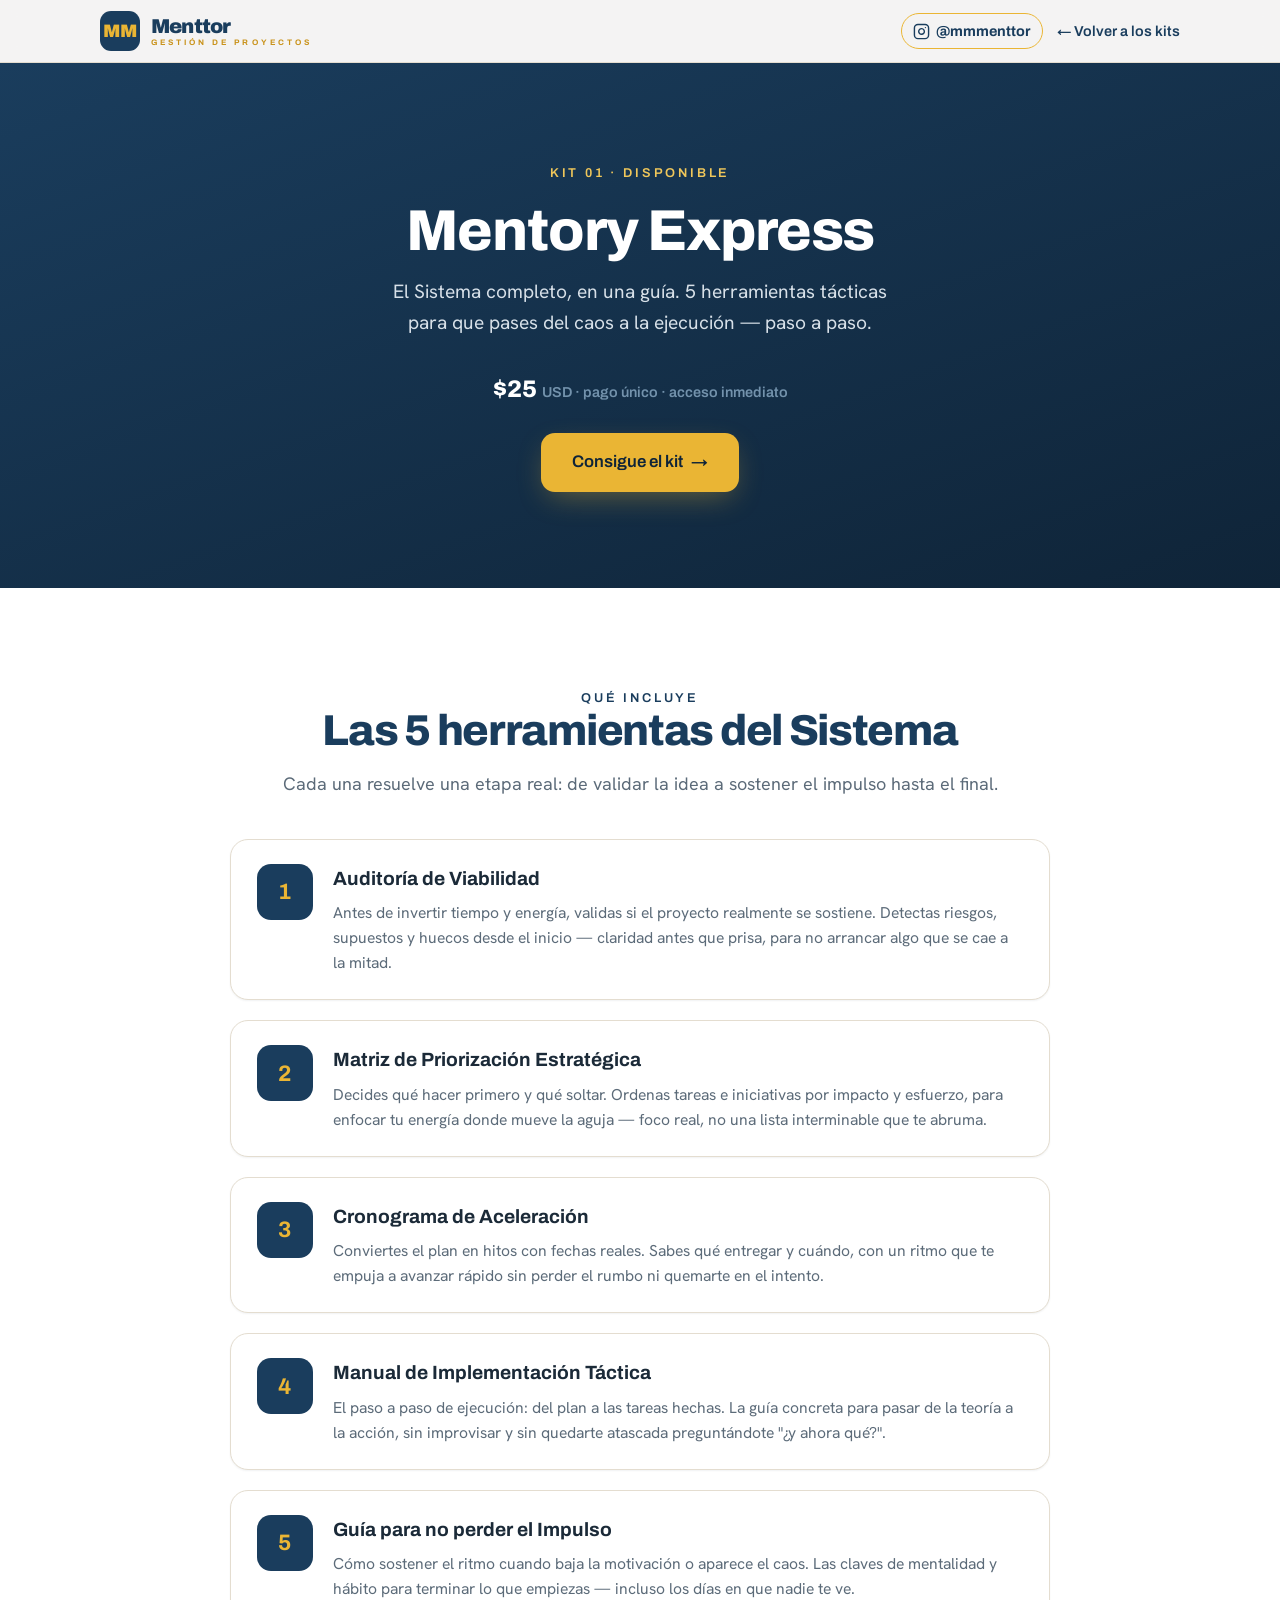
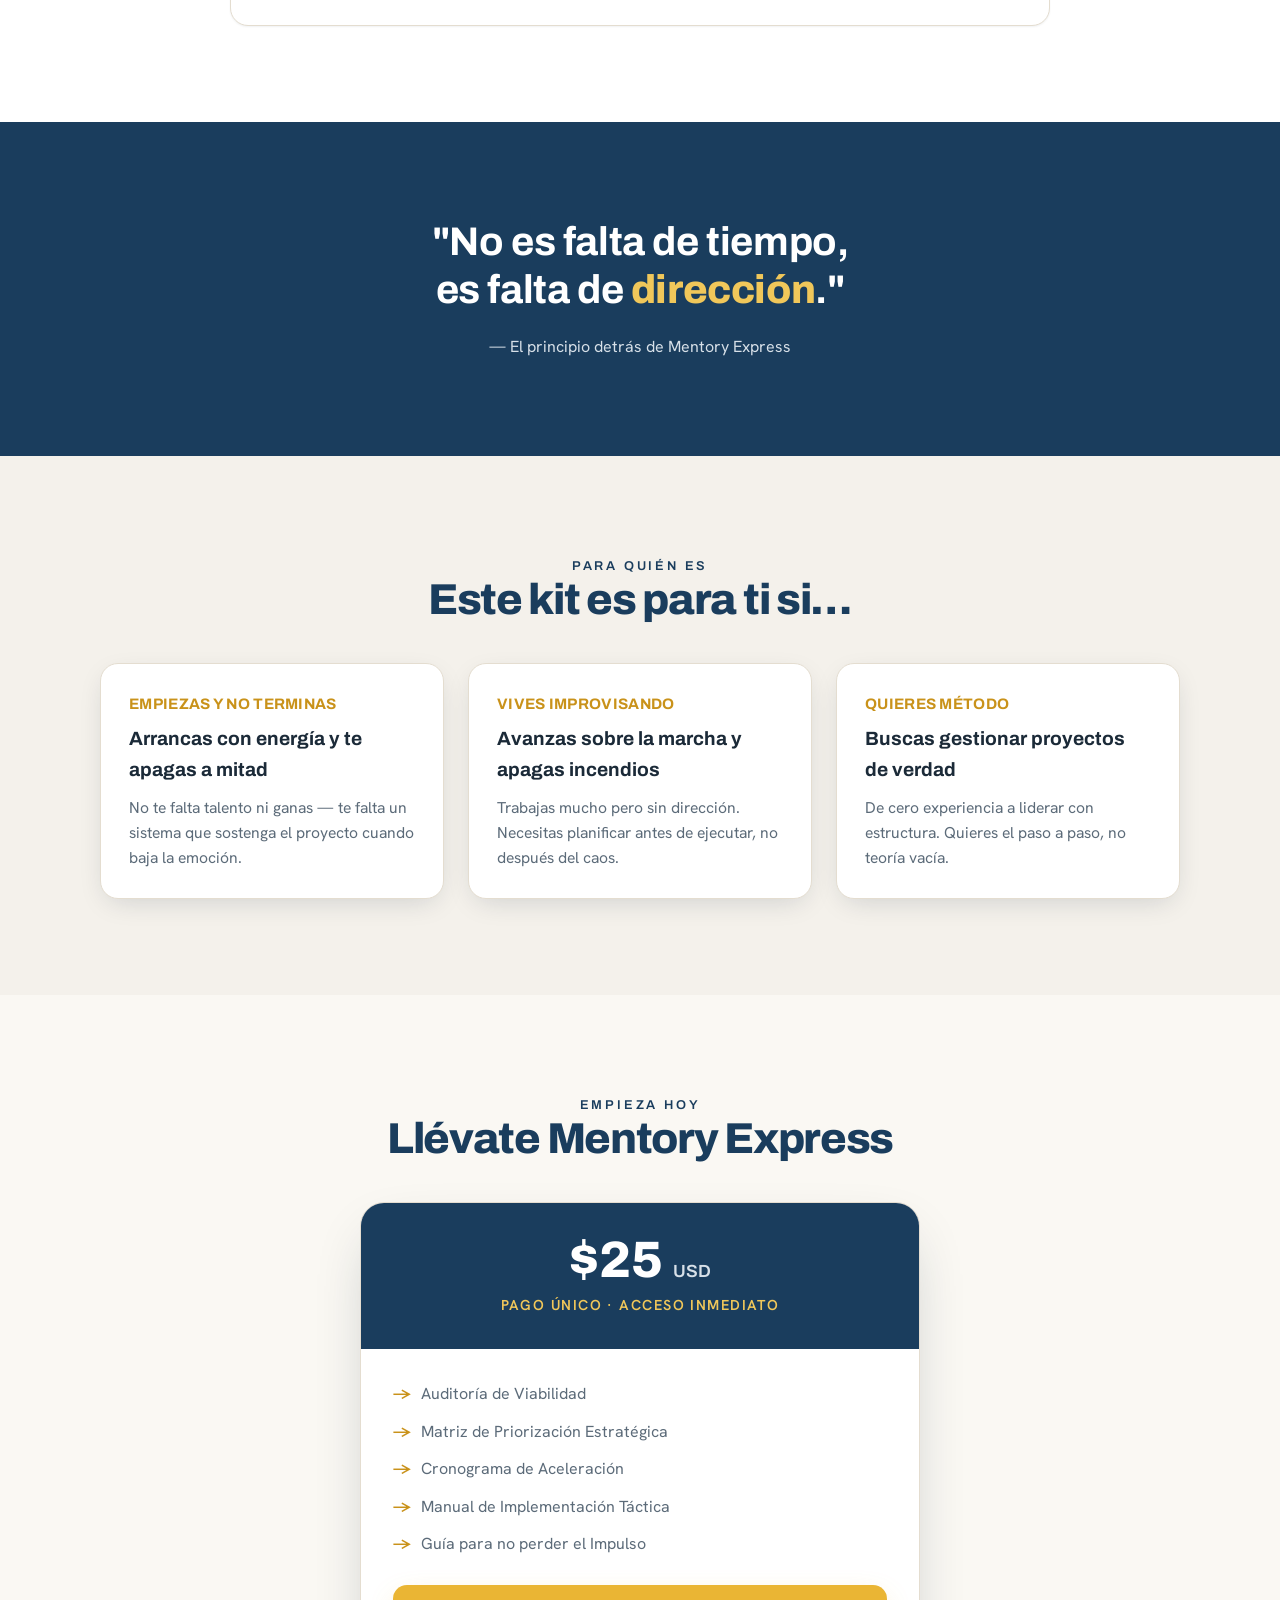
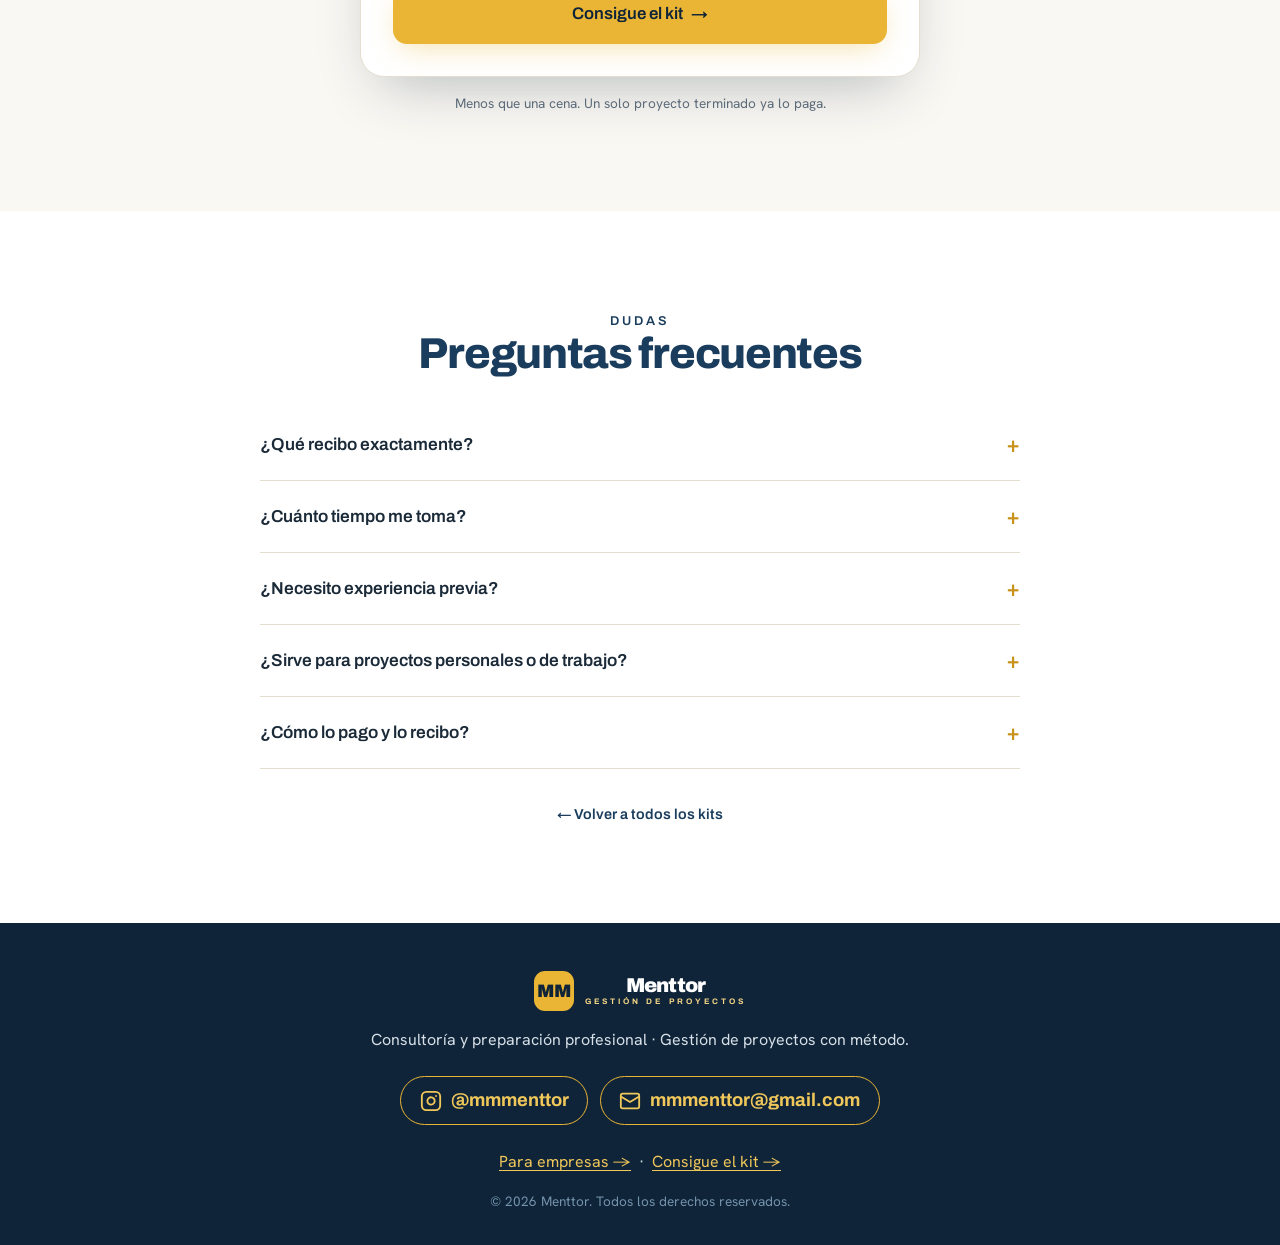
==== commit be9ea18d: "Copy: 'Ingeniero en Informatica' (Clara) y 'Mentory Express' (kit) en web + guia PDF" ====
--- a/landing/mentori-express/index.html
+++ b/landing/mentori-express/index.html
@@ -3,12 +3,12 @@
 <head>
 <meta charset="UTF-8" />
 <meta name="viewport" content="width=device-width, initial-scale=1.0" />
-<title>Mentori Express — El Sistema completo, en una guía | Menttor</title>
-<meta name="description" content="Mentori Express: el Sistema completo en una guía. 5 herramientas tácticas para pasar del caos a la ejecución, paso a paso. $25." />
+<title>Mentory Express — El Sistema completo, en una guía | Menttor</title>
+<meta name="description" content="Mentory Express: el Sistema completo en una guía. 5 herramientas tácticas para pasar del caos a la ejecución, paso a paso. $25." />
 
 <!-- Open Graph -->
 <meta property="og:type" content="website" />
-<meta property="og:title" content="Mentori Express — Menttor" />
+<meta property="og:title" content="Mentory Express — Menttor" />
 <meta property="og:description" content="El Sistema completo, en una guía. 5 herramientas tácticas para pasar del caos a la ejecución, paso a paso." />
 <meta property="og:image" content="https://mm-menttor-landing-7c4m.vercel.app/assets/og-image.png" />
 <meta property="og:image:width" content="1200" />
@@ -43,7 +43,7 @@
   <div class="wrap">
     <div class="reveal">
       <span class="eyebrow">Kit 01 · Disponible</span>
-      <h1>Mentori Express</h1>
+      <h1>Mentory Express</h1>
       <p class="sub">El Sistema completo, en una guía. 5 herramientas tácticas para que pases del caos a la ejecución — paso a paso.</p>
       <div class="price-tag">$25 <small>USD · pago único · acceso inmediato</small></div>
       <a href="https://mmmenttor.my.canva.site/mmmenttor" target="_blank" rel="noopener noreferrer" class="btn">Consigue el kit <span class="arrow">→</span></a>
@@ -103,7 +103,7 @@
 <section class="band">
   <div class="wrap">
     <p class="quote reveal">"No es falta de tiempo, es falta de <span class="gold">dirección</span>."</p>
-    <p class="sig reveal">— El principio detrás de Mentori Express</p>
+    <p class="sig reveal">— El principio detrás de Mentory Express</p>
   </div>
 </section>
 
@@ -139,7 +139,7 @@
   <div class="wrap">
     <div class="center reveal" style="margin-bottom:2.5rem;">
       <span class="eyebrow">Empieza hoy</span>
-      <h2 class="section-title">Llévate Mentori Express</h2>
+      <h2 class="section-title">Llévate Mentory Express</h2>
     </div>
     <div class="offer-card reveal">
       <div class="top">
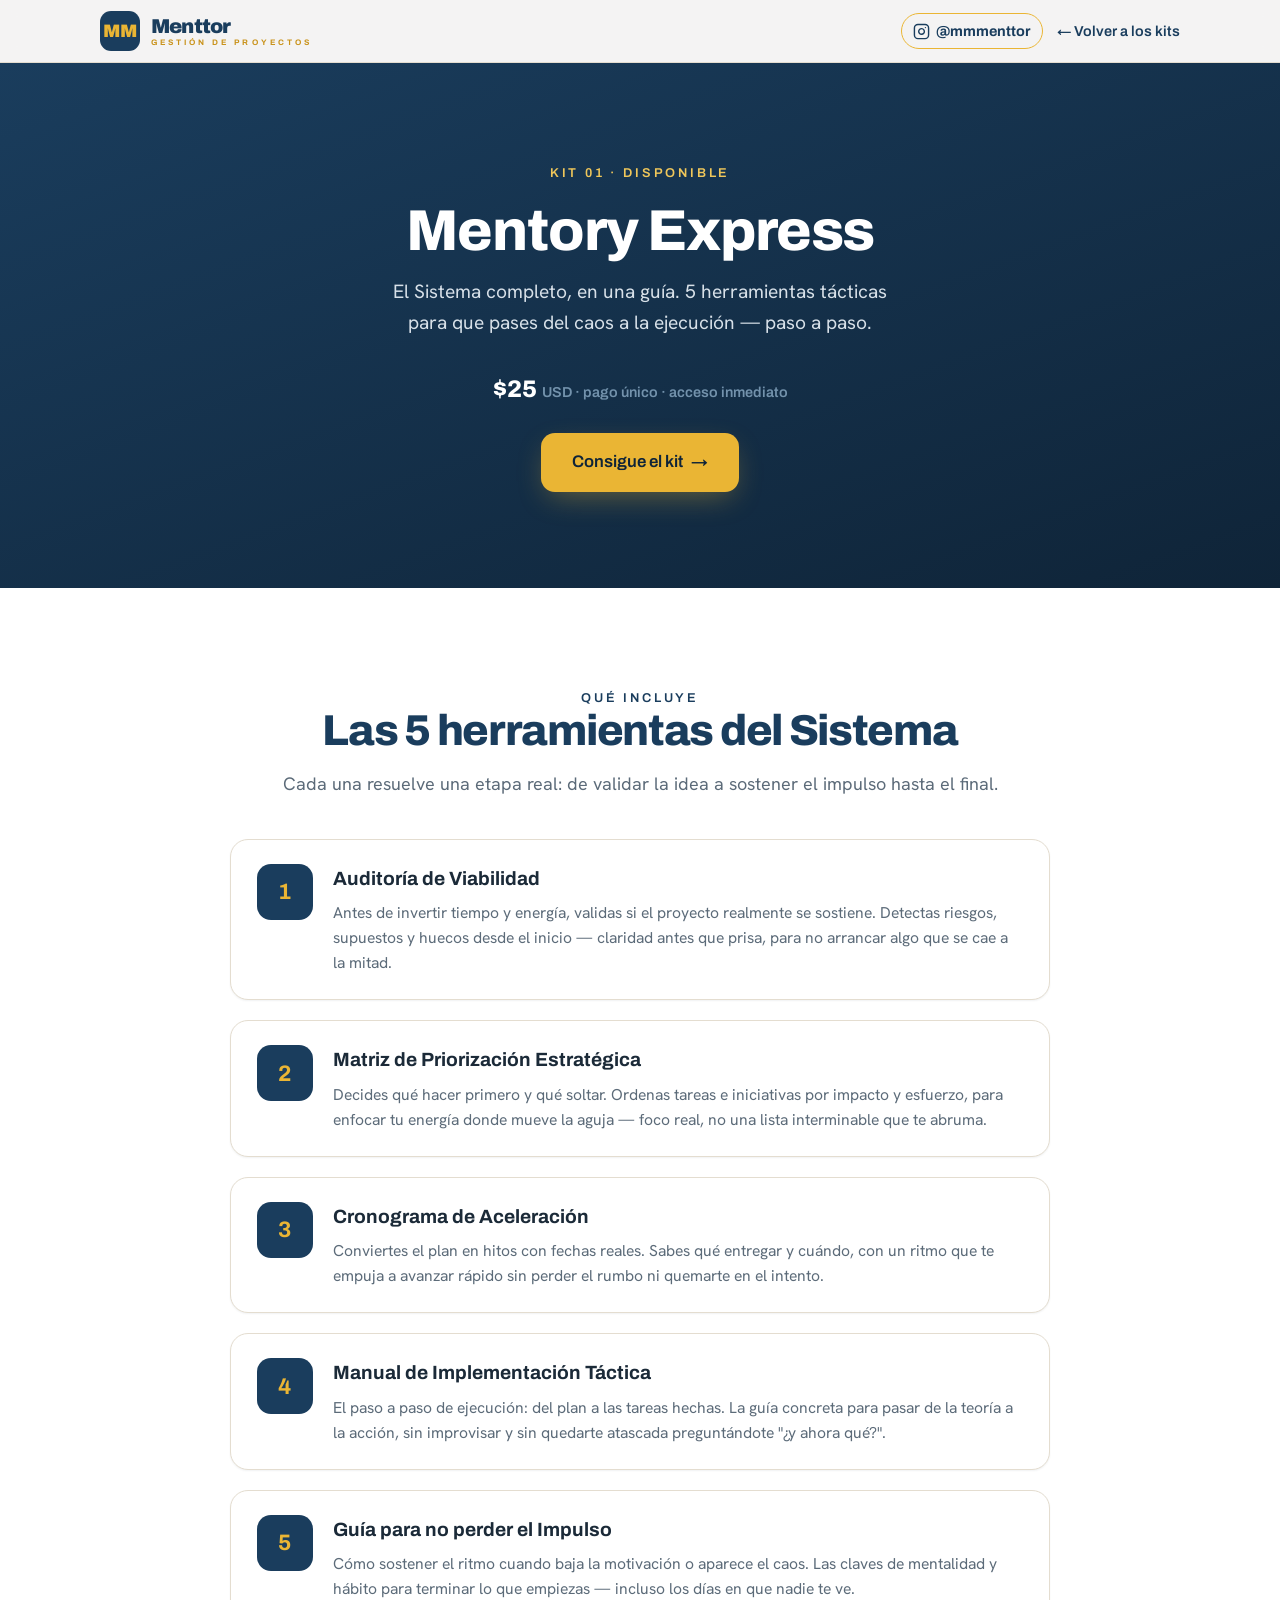
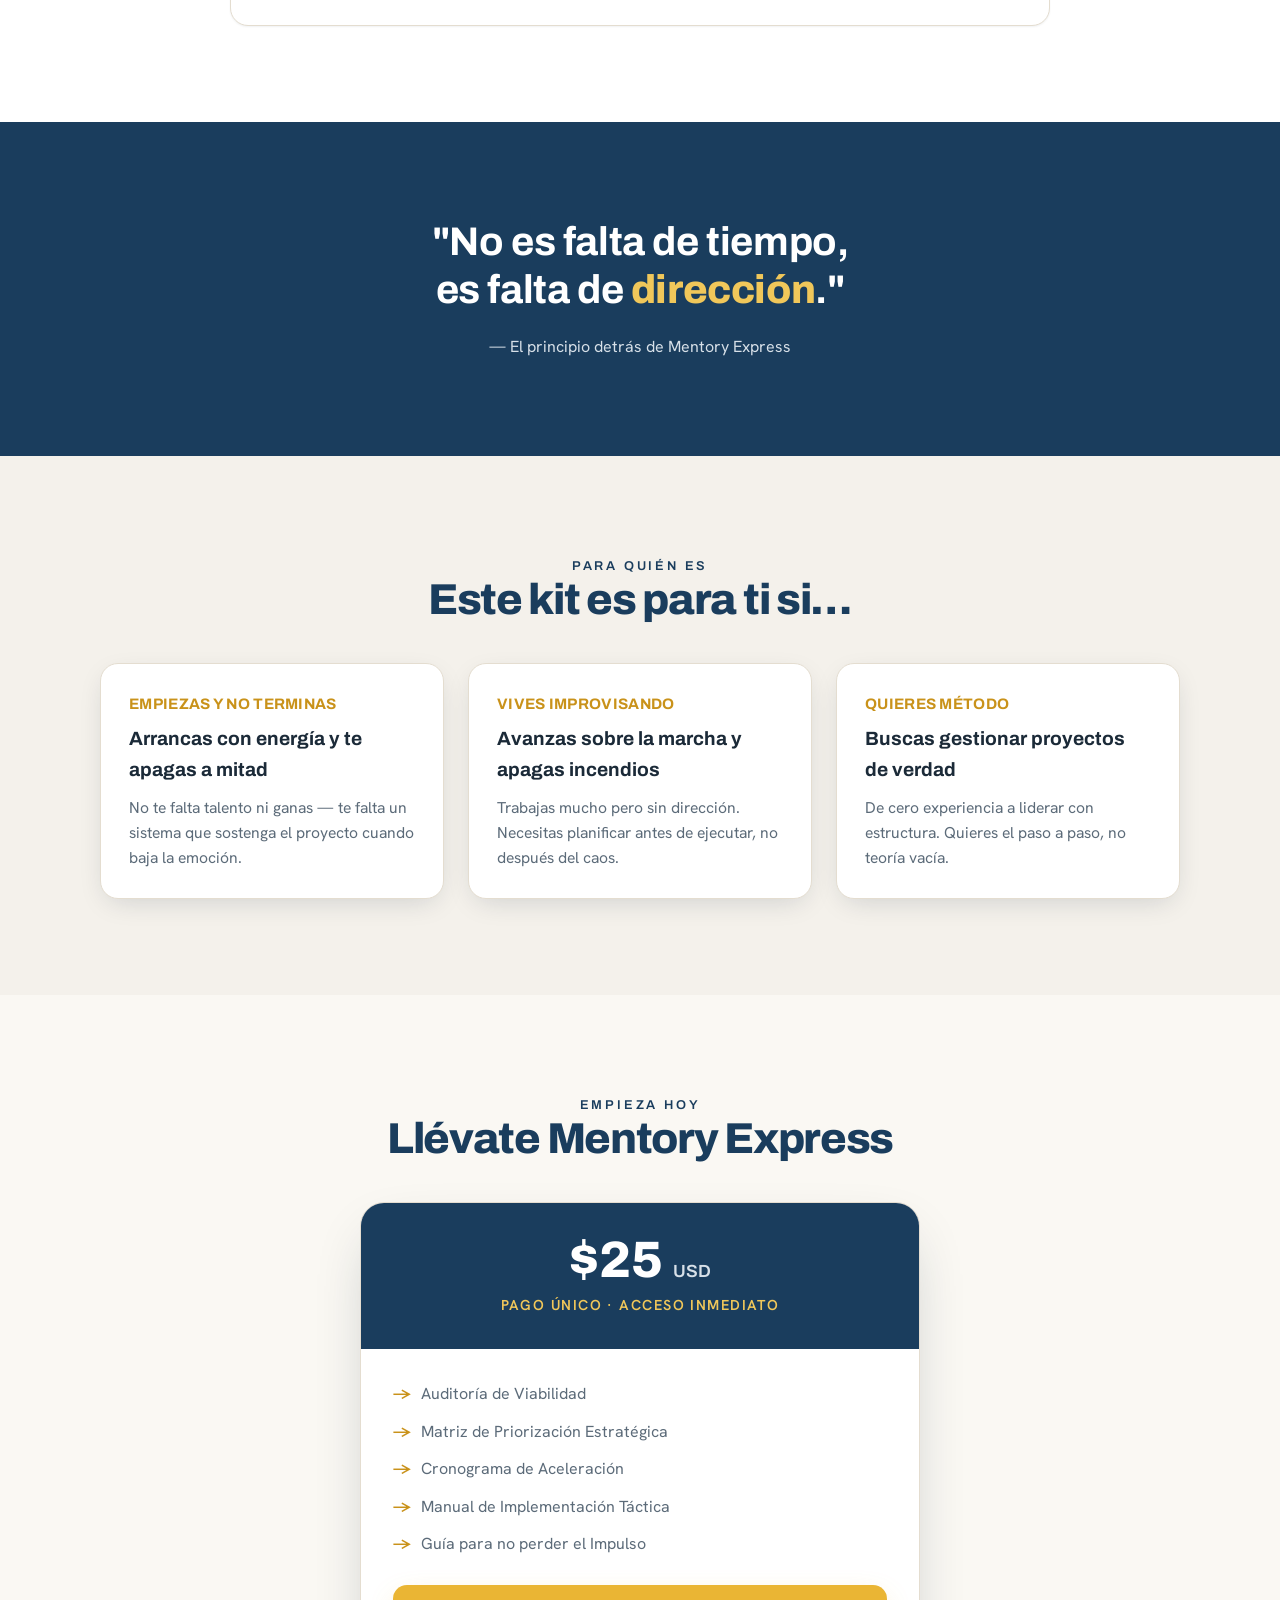
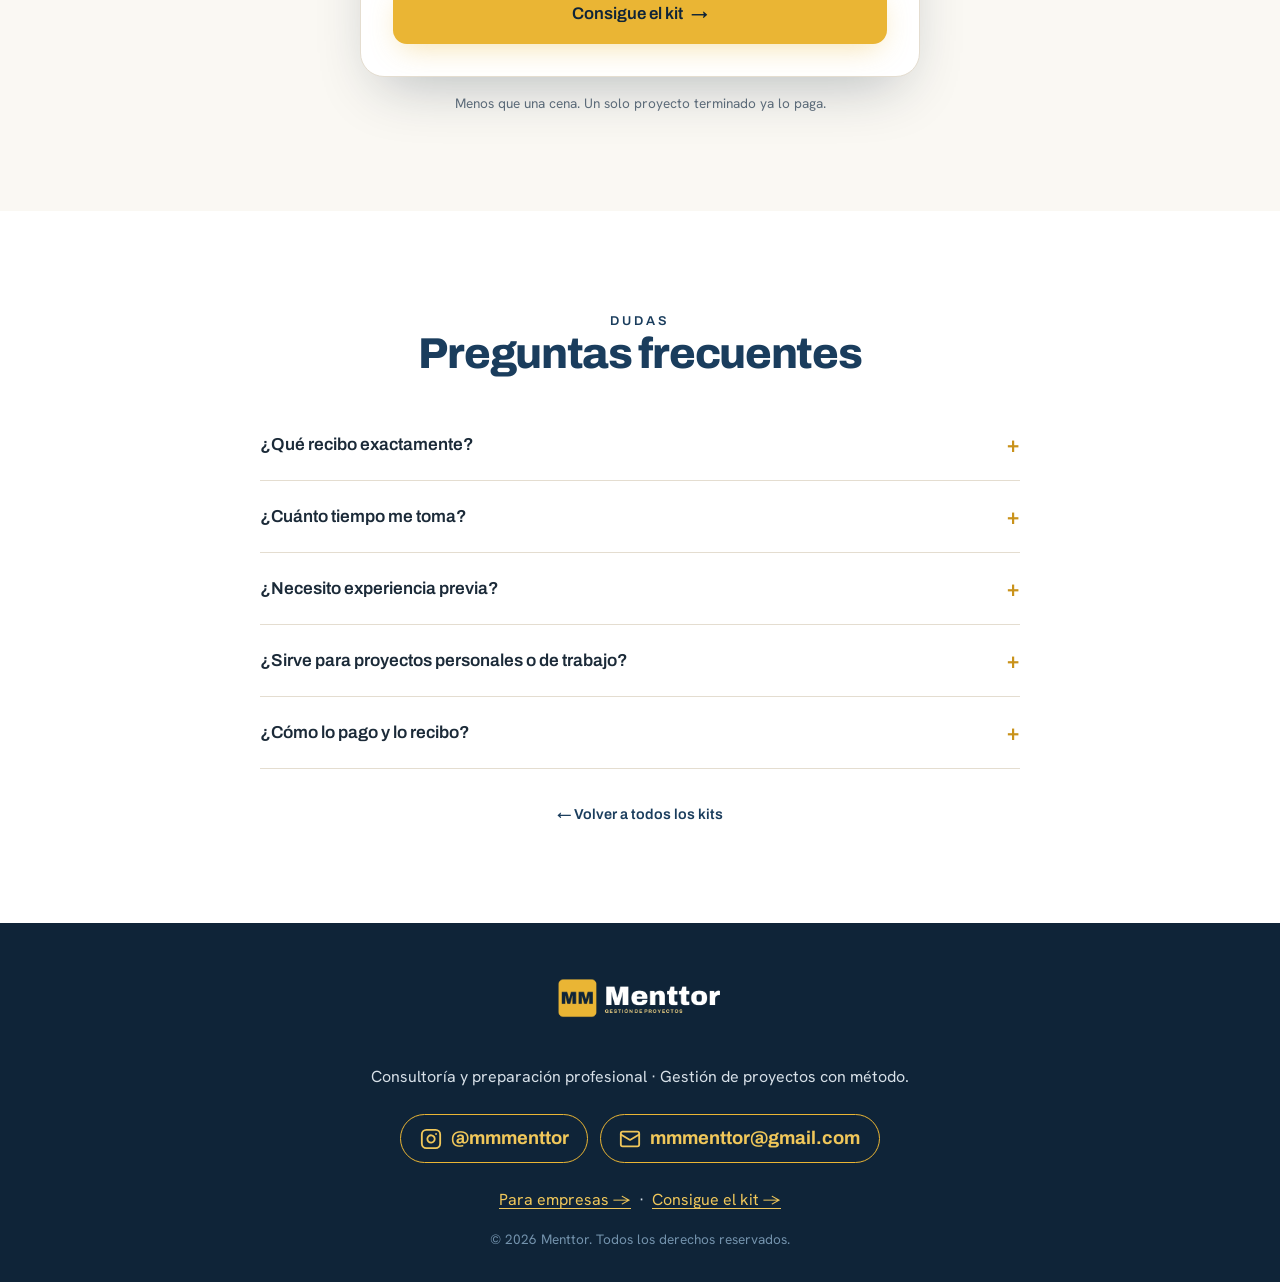
==== commit a6bc8ac2: "Footer: logo como PNG (variante oscura), alineado e identico al topbar" ====
--- a/landing/mentori-express/index.html
+++ b/landing/mentori-express/index.html
@@ -182,9 +182,8 @@
 <!-- ============ FOOTER ============ -->
 <footer>
   <div class="wrap">
-    <a href="/" class="brand-lockup on-dark" style="justify-content:center;margin-bottom:1rem;" aria-label="Menttor">
-      <span class="logo-iso"><b>MM</b></span>
-      <span class="logo-word"><span class="n">Menttor</span><span class="m">GESTIÓN DE PROYECTOS</span></span>
+    <a href="/" aria-label="Menttor — Gestión de proyectos" style="display:inline-block;margin-bottom:1rem;">
+      <img src="../assets/menttor-logo-blanco.png" alt="Menttor — Gestión de proyectos" style="height:54px;width:auto;" />
     </a>
     <p>Consultoría y preparación profesional · Gestión de proyectos con método.</p>
     <div style="display:flex;gap:.75rem;justify-content:center;flex-wrap:wrap;margin-top:1.5rem;">
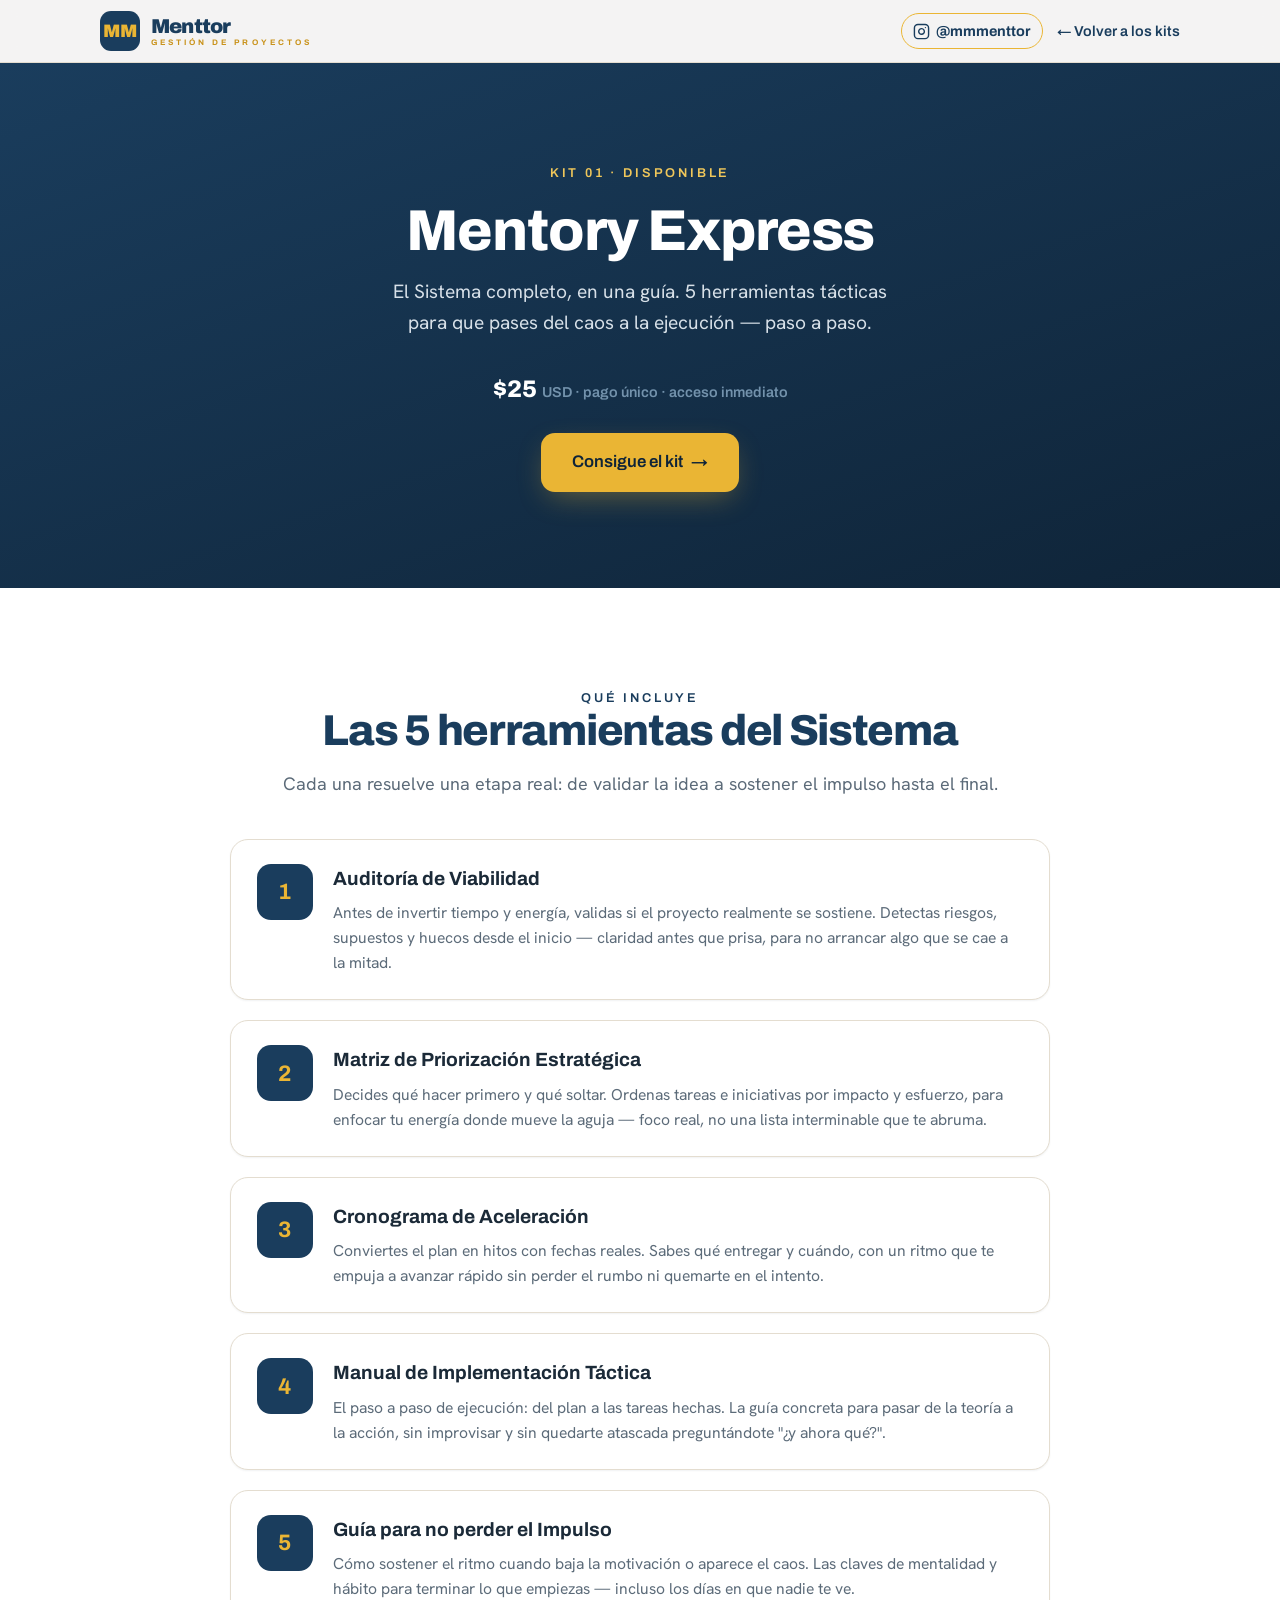
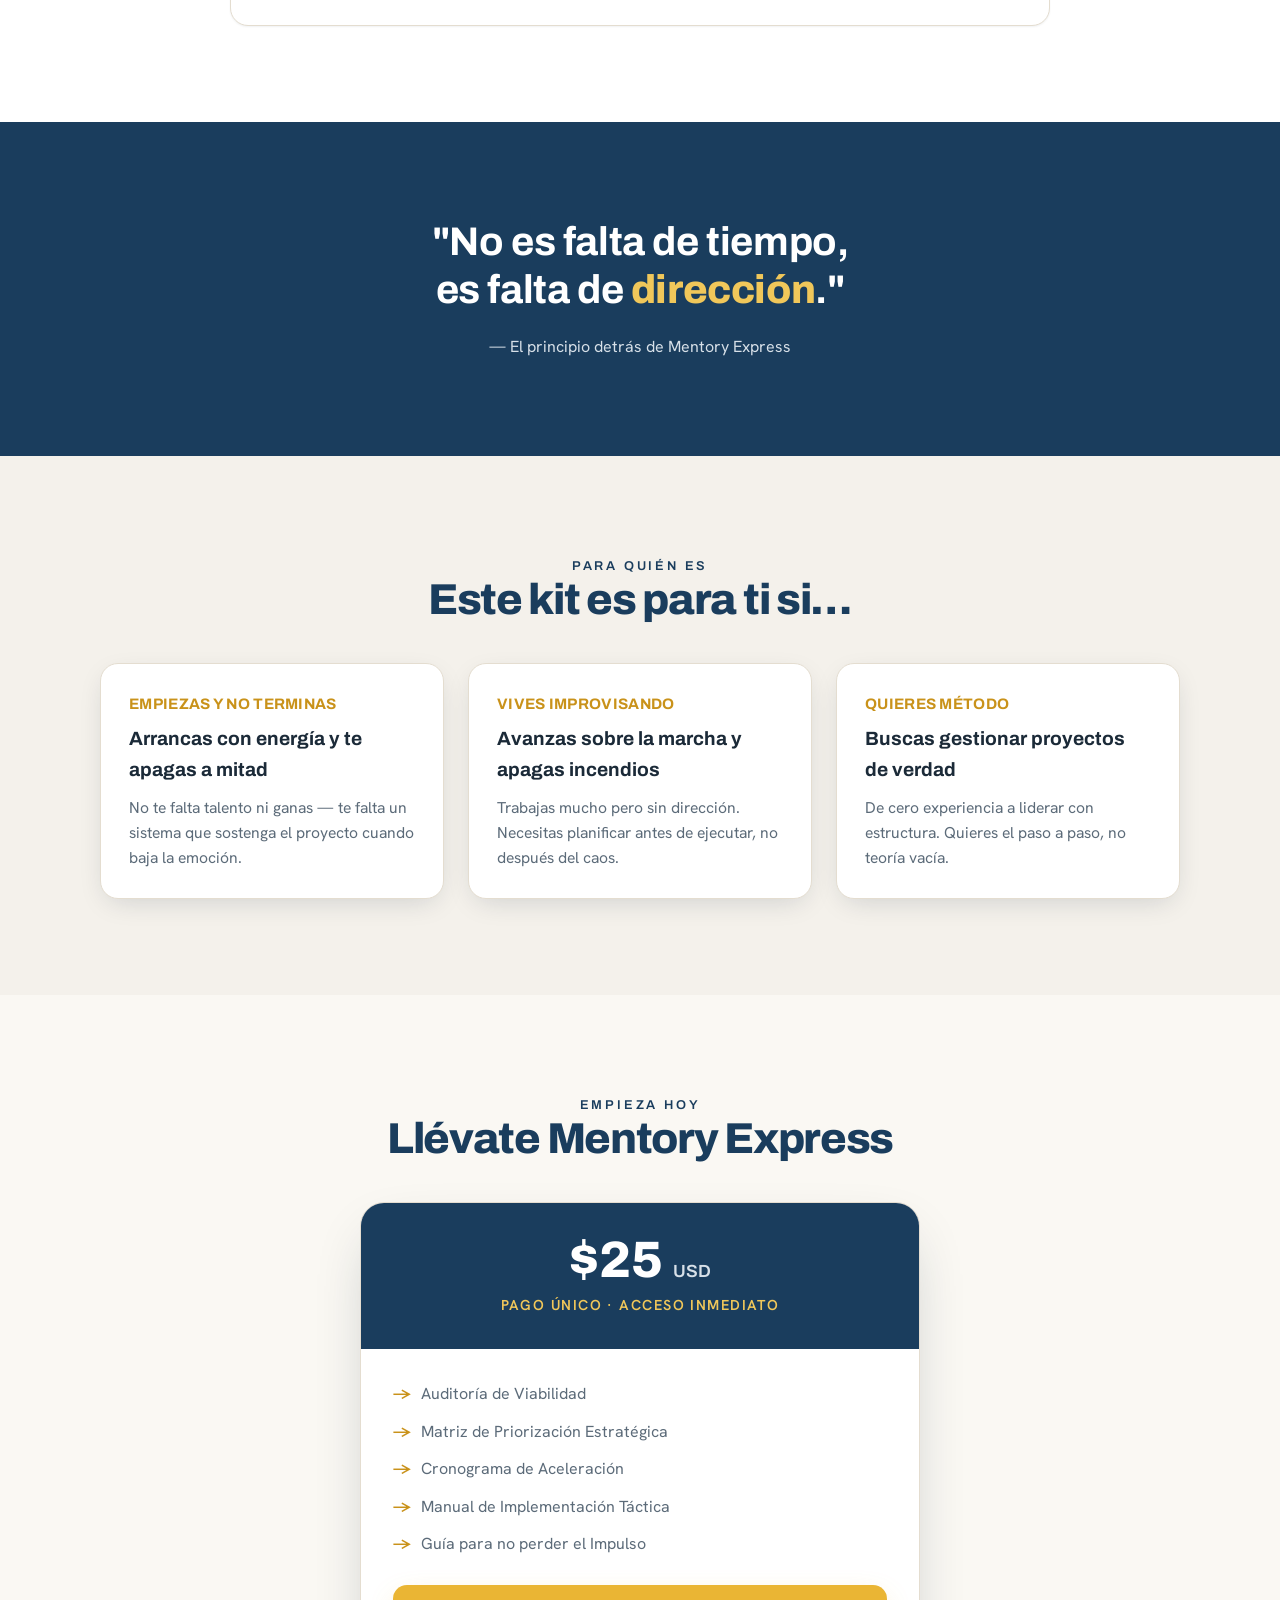
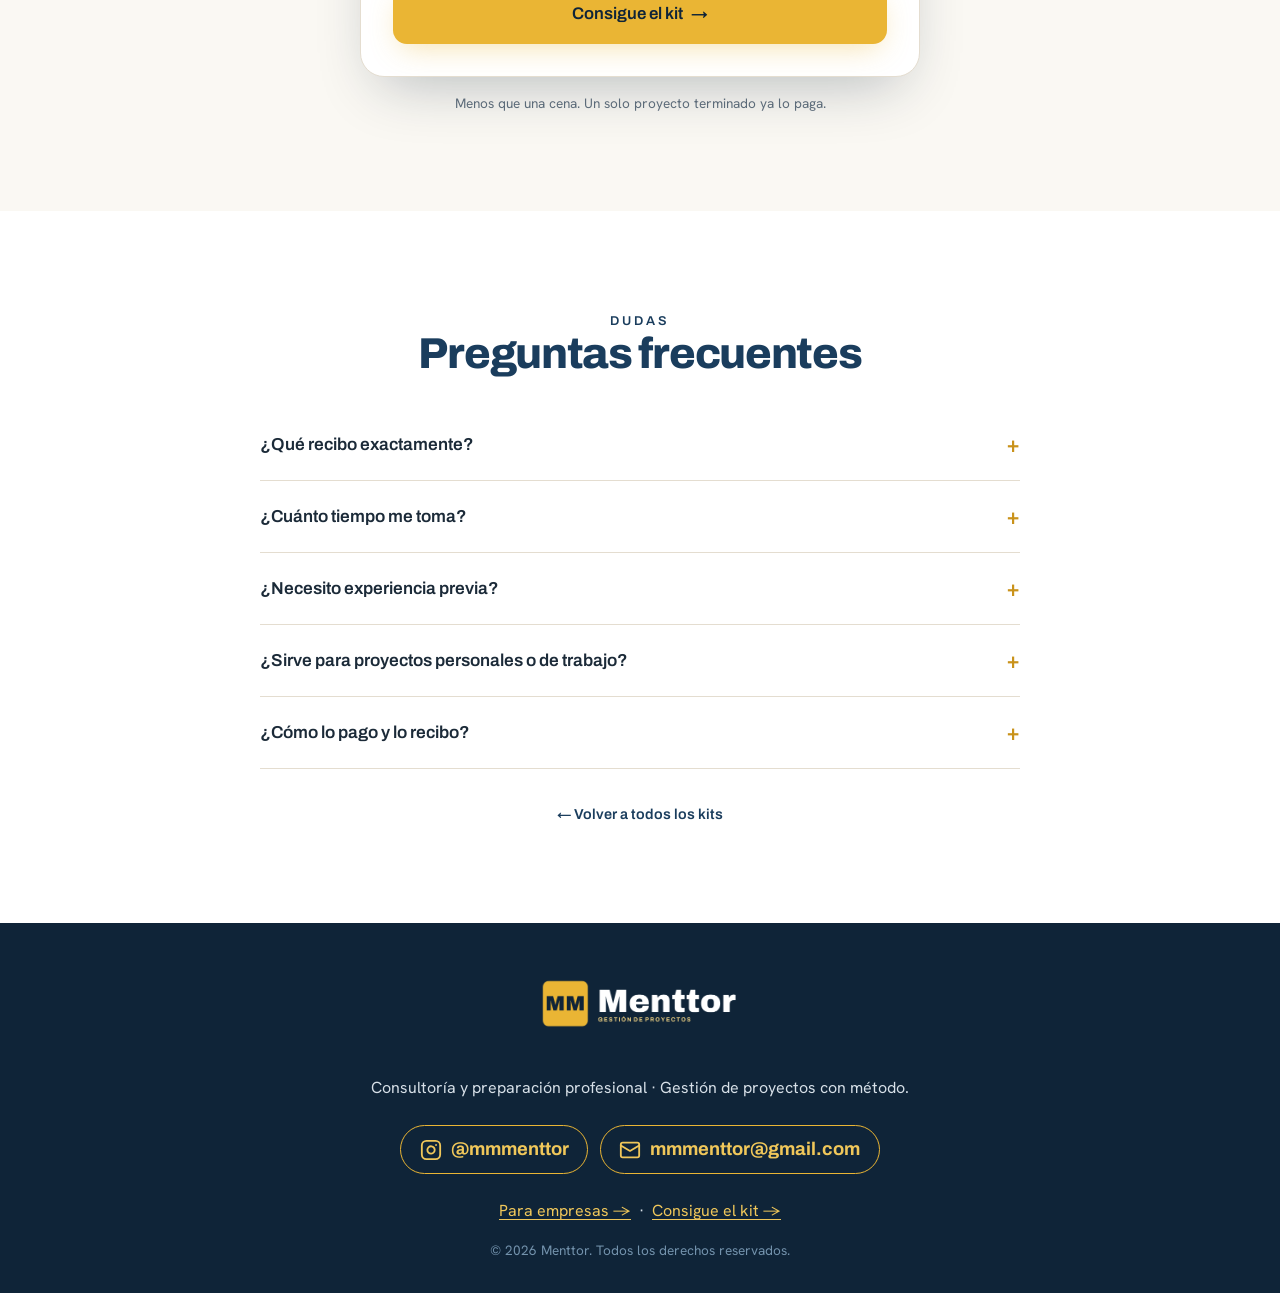
==== commit 4f0df0b7: "Footer: agrandar logo 20% (54px -> 65px)" ====
--- a/landing/mentori-express/index.html
+++ b/landing/mentori-express/index.html
@@ -183,7 +183,7 @@
 <footer>
   <div class="wrap">
     <a href="/" aria-label="Menttor — Gestión de proyectos" style="display:inline-block;margin-bottom:1rem;">
-      <img src="../assets/menttor-logo-blanco.png" alt="Menttor — Gestión de proyectos" style="height:54px;width:auto;" />
+      <img src="../assets/menttor-logo-blanco.png" alt="Menttor — Gestión de proyectos" style="height:65px;width:auto;" />
     </a>
     <p>Consultoría y preparación profesional · Gestión de proyectos con método.</p>
     <div style="display:flex;gap:.75rem;justify-content:center;flex-wrap:wrap;margin-top:1.5rem;">
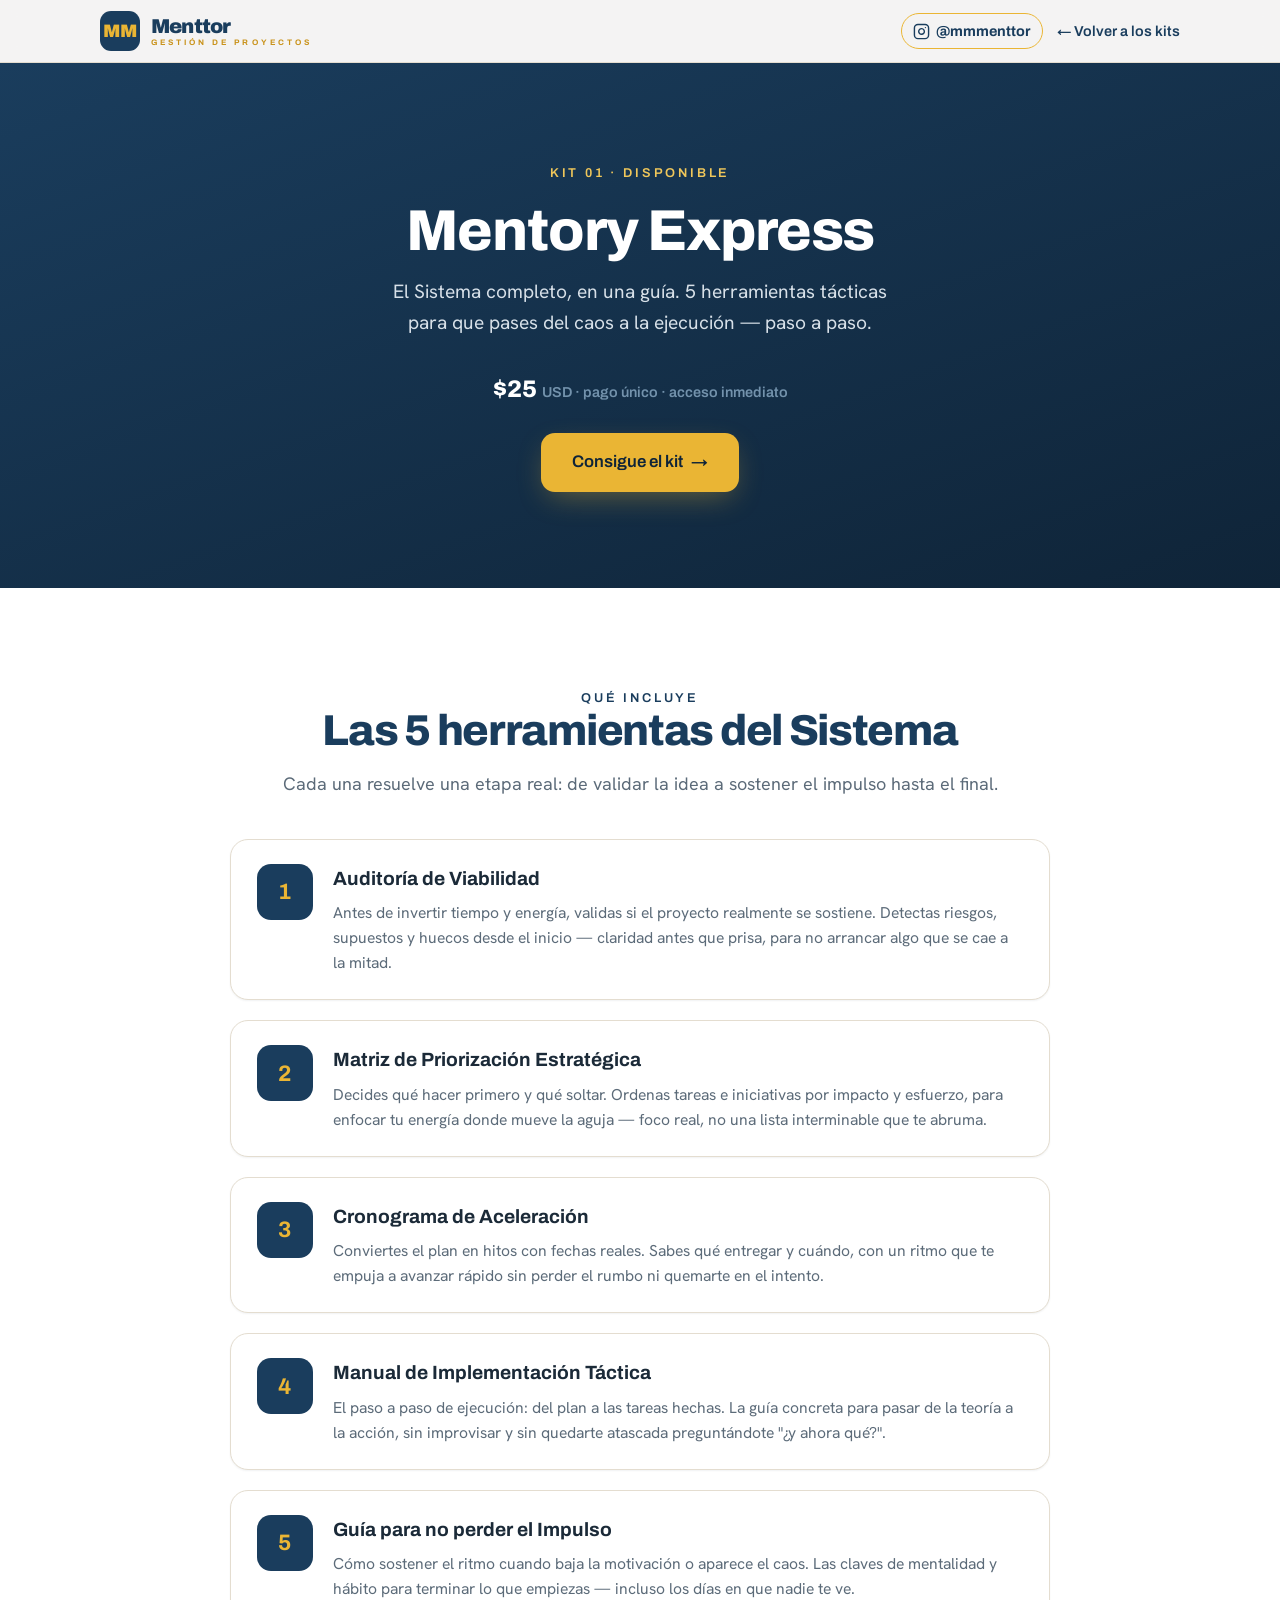
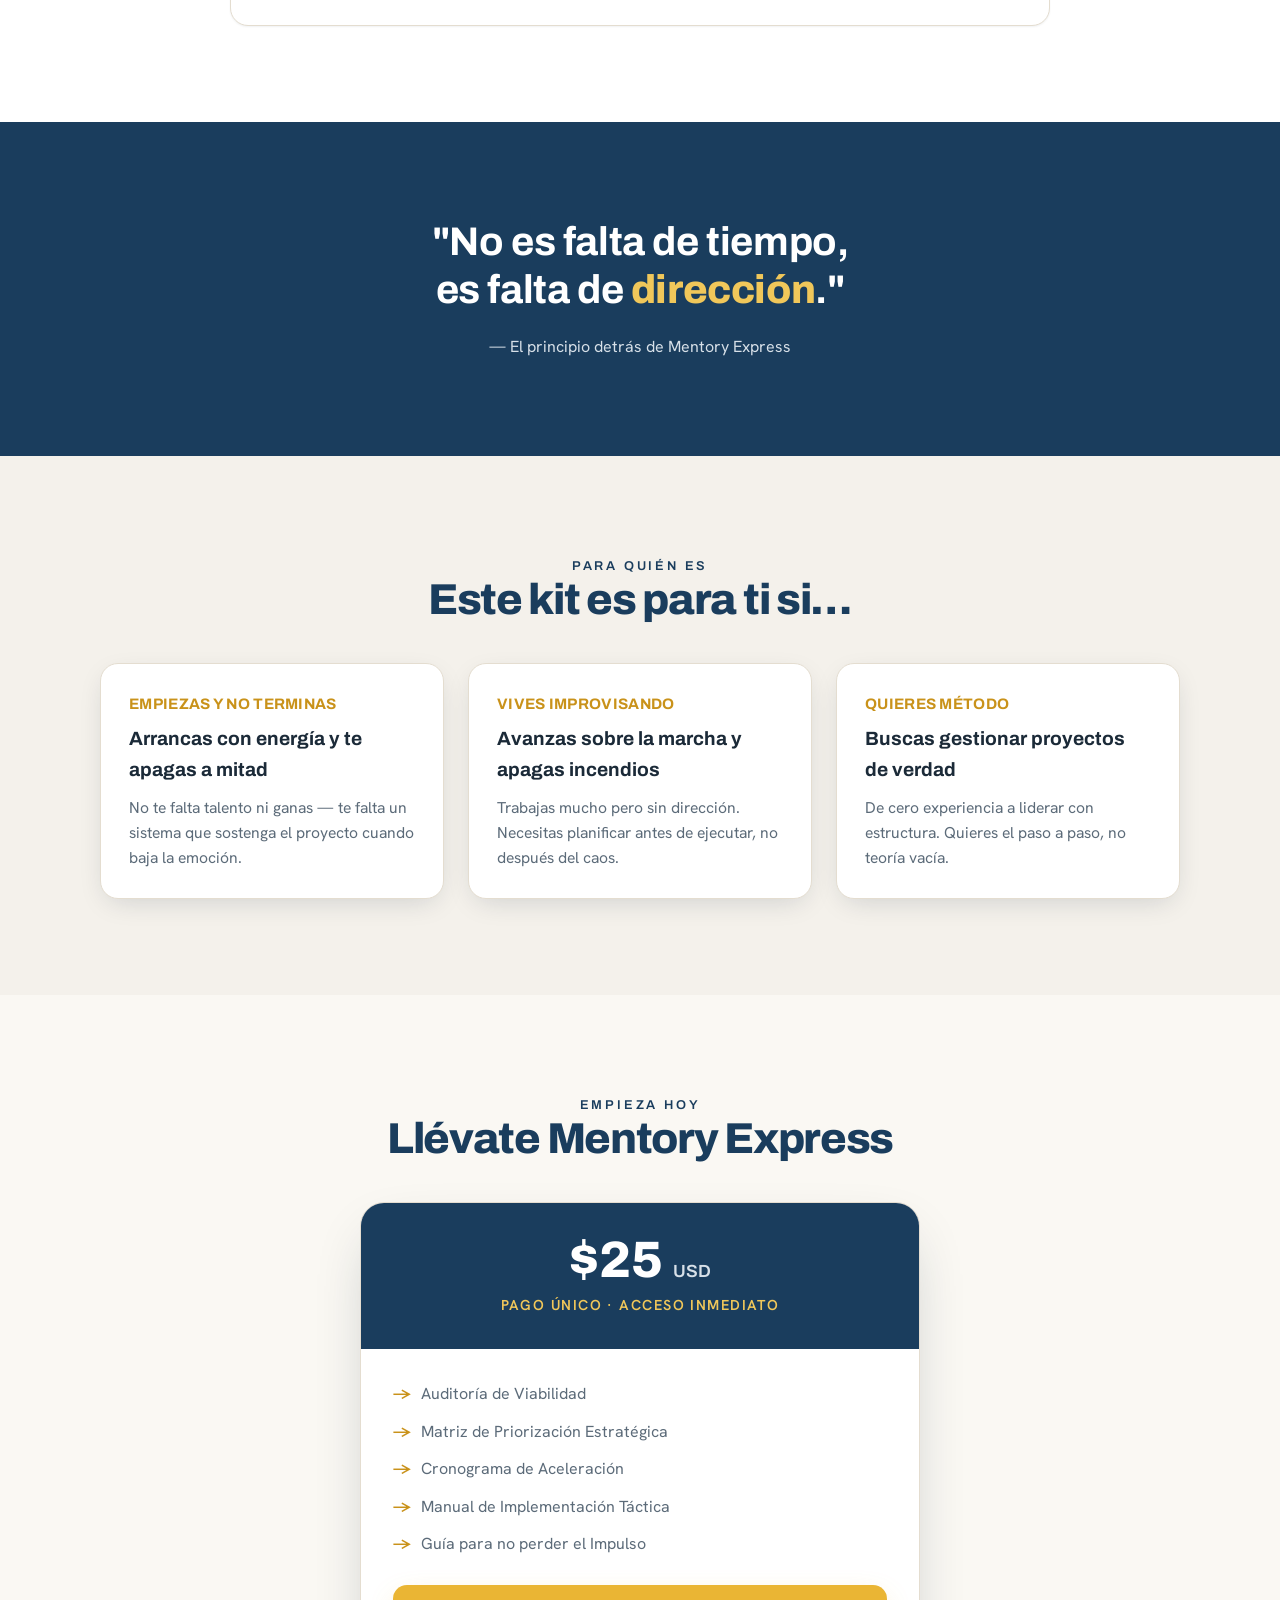
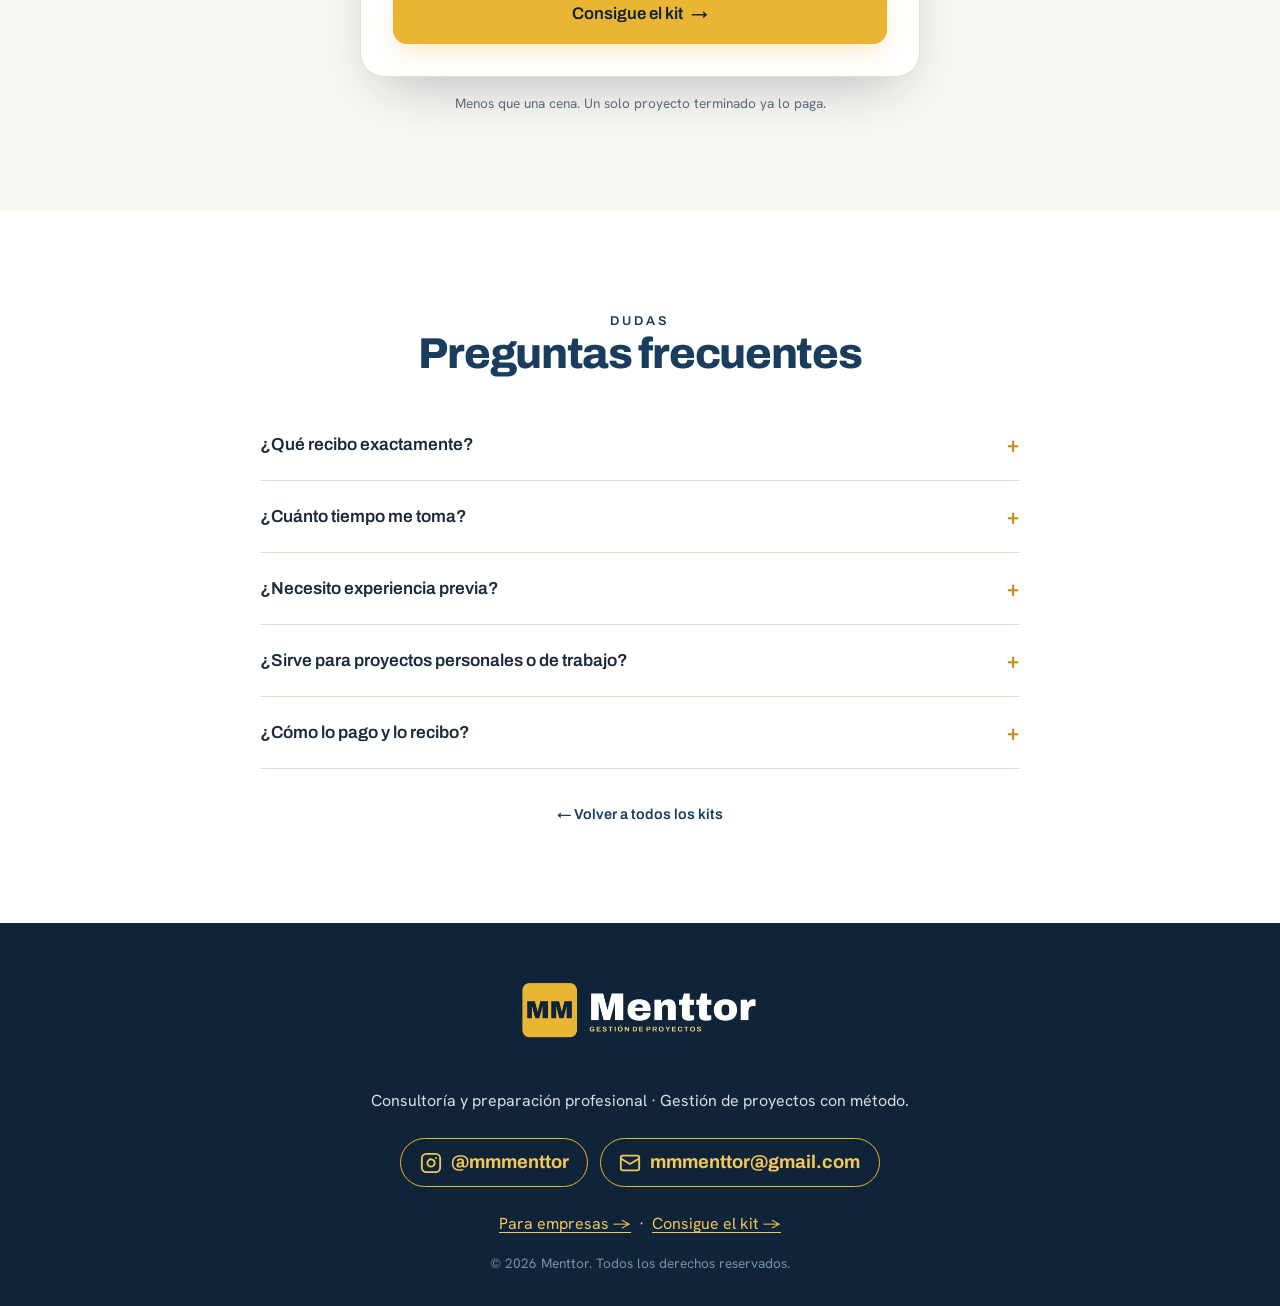
==== commit 8d1ccc69: "Footer: agrandar logo otro 20% (65px -> 78px)" ====
--- a/landing/mentori-express/index.html
+++ b/landing/mentori-express/index.html
@@ -183,7 +183,7 @@
 <footer>
   <div class="wrap">
     <a href="/" aria-label="Menttor — Gestión de proyectos" style="display:inline-block;margin-bottom:1rem;">
-      <img src="../assets/menttor-logo-blanco.png" alt="Menttor — Gestión de proyectos" style="height:65px;width:auto;" />
+      <img src="../assets/menttor-logo-blanco.png" alt="Menttor — Gestión de proyectos" style="height:78px;width:auto;" />
     </a>
     <p>Consultoría y preparación profesional · Gestión de proyectos con método.</p>
     <div style="display:flex;gap:.75rem;justify-content:center;flex-wrap:wrap;margin-top:1.5rem;">
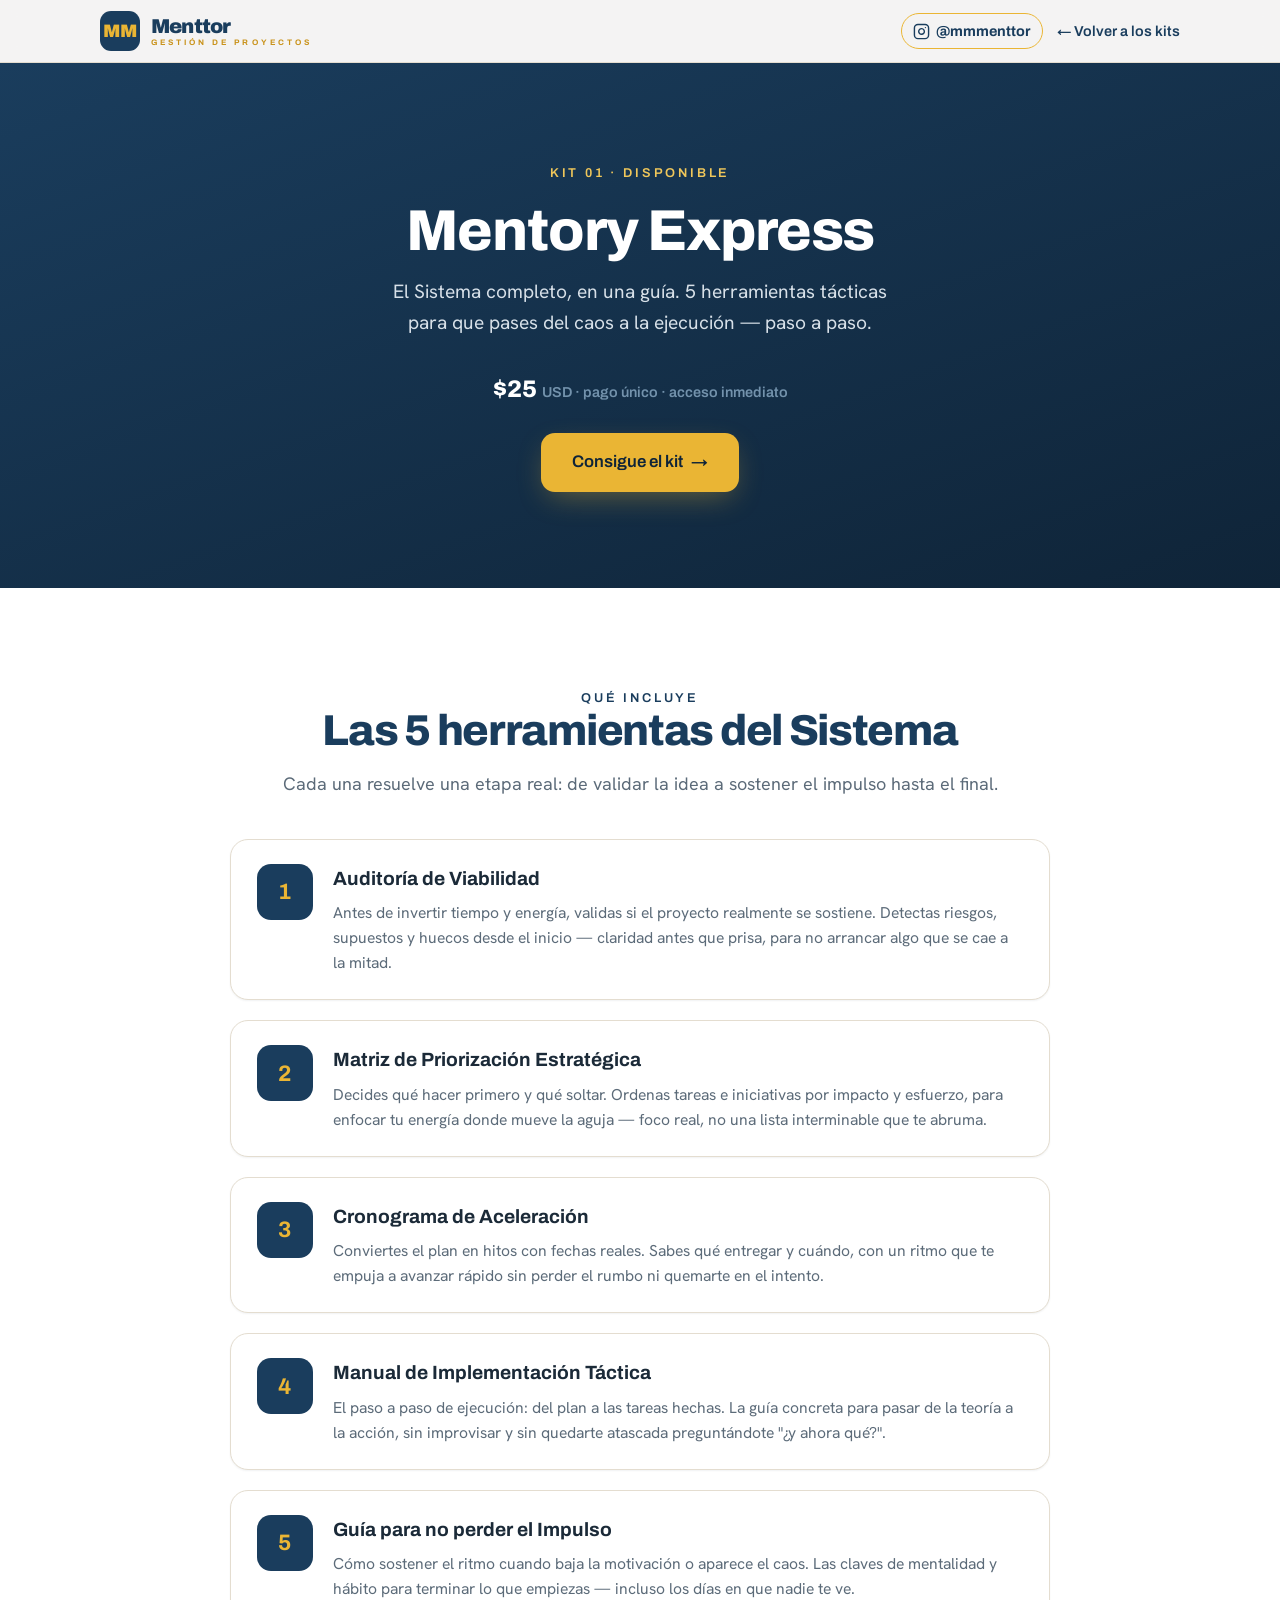
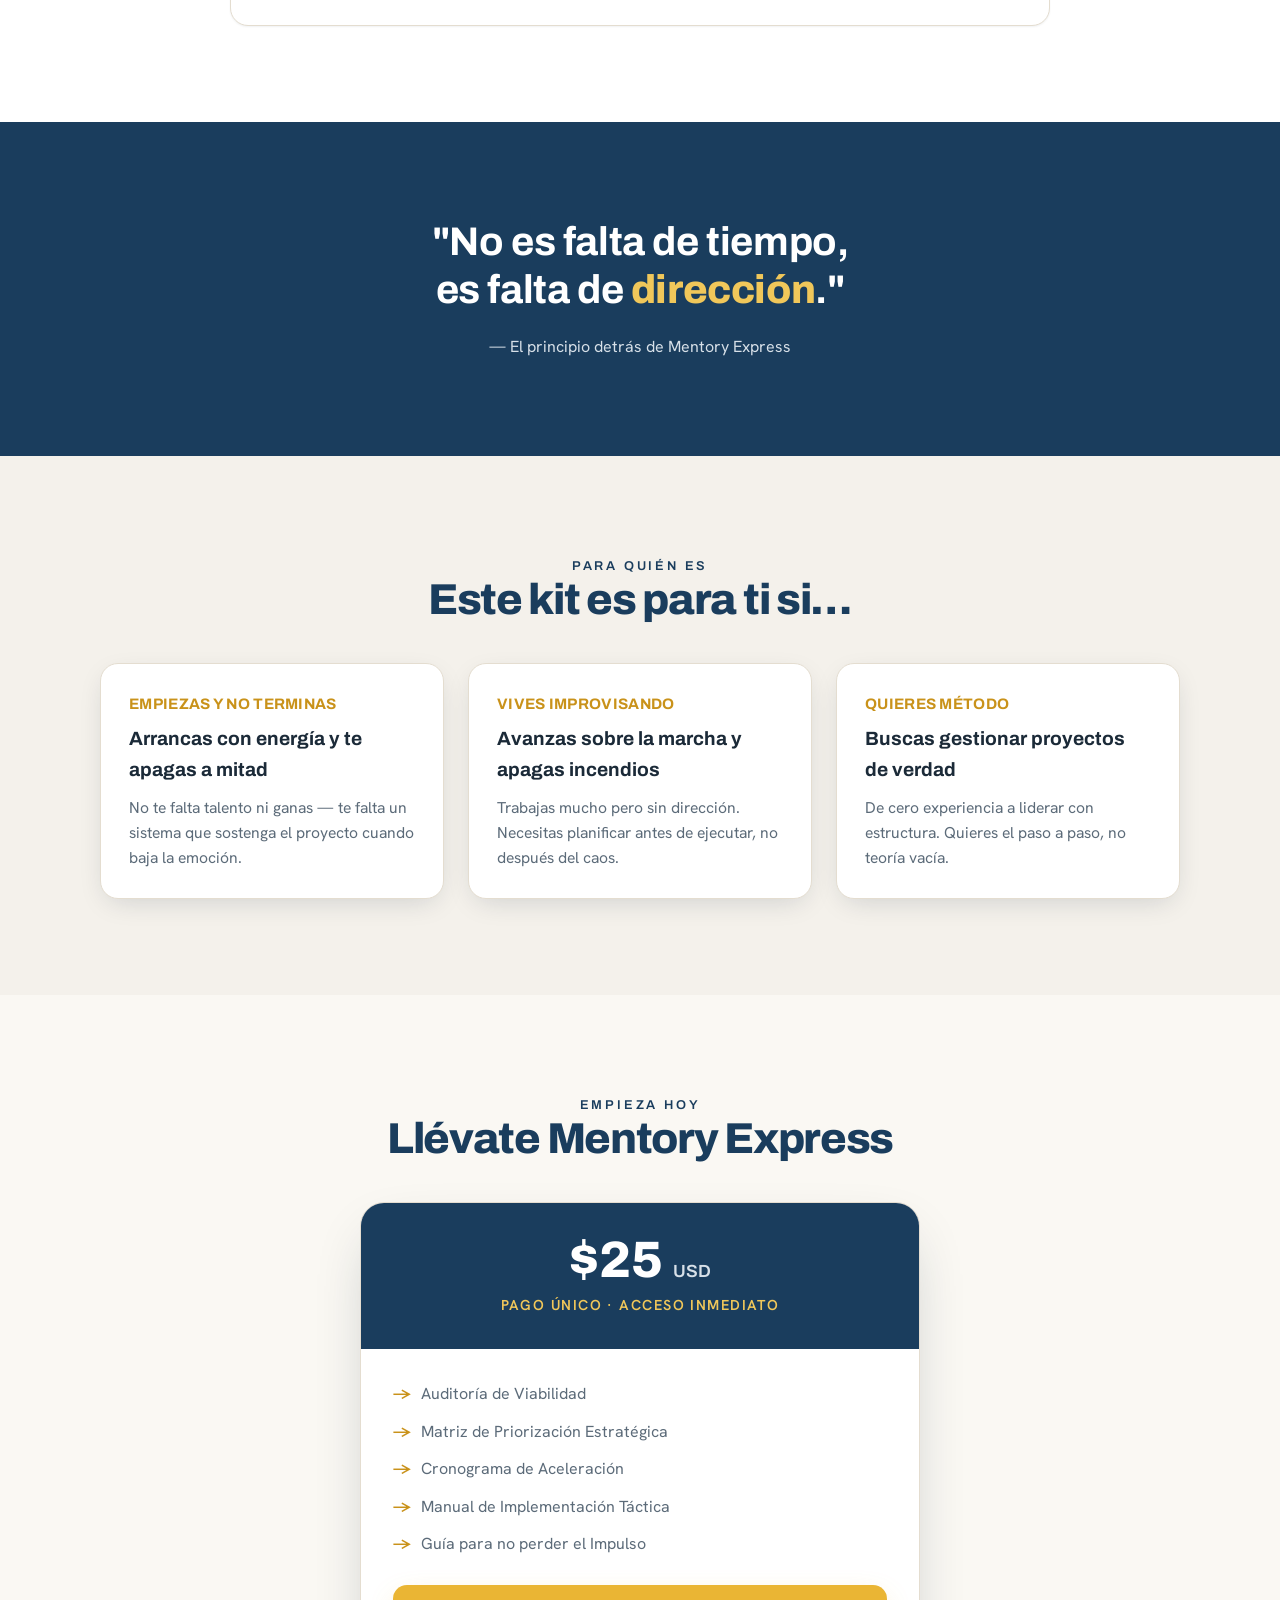
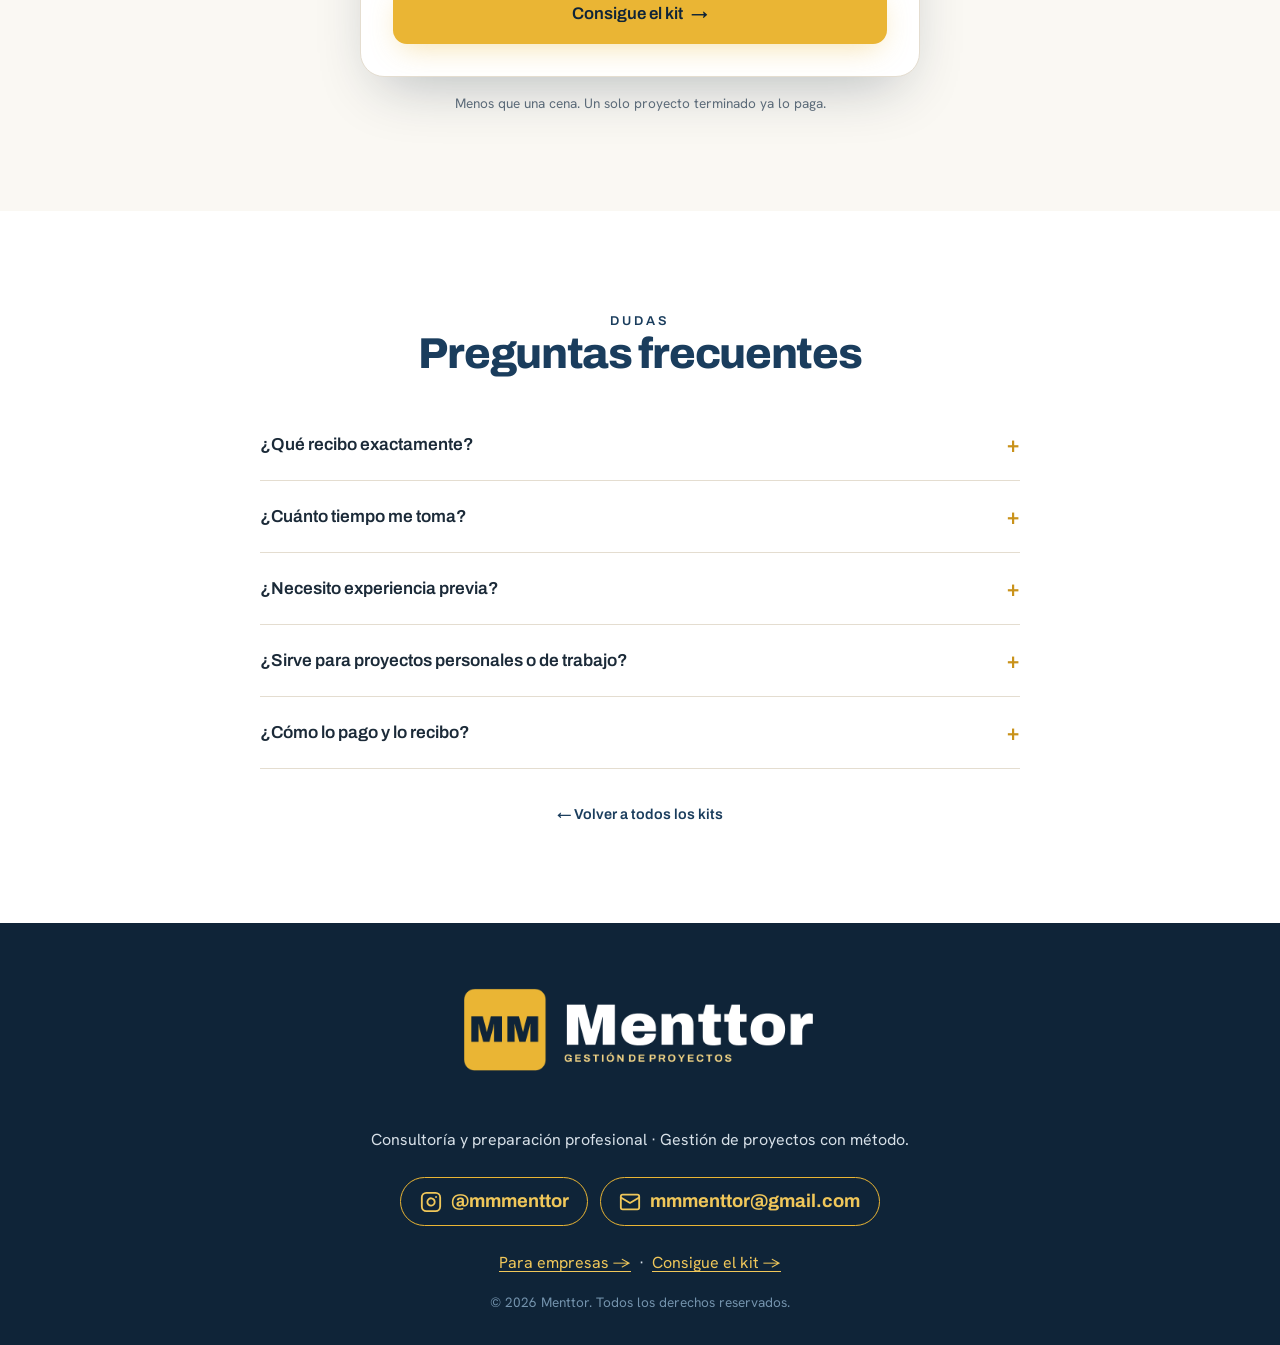
==== commit ab8c17e8: "Footer: agrandar logo 50% (78px -> 117px)" ====
--- a/landing/mentori-express/index.html
+++ b/landing/mentori-express/index.html
@@ -183,7 +183,7 @@
 <footer>
   <div class="wrap">
     <a href="/" aria-label="Menttor — Gestión de proyectos" style="display:inline-block;margin-bottom:1rem;">
-      <img src="../assets/menttor-logo-blanco.png" alt="Menttor — Gestión de proyectos" style="height:78px;width:auto;" />
+      <img src="../assets/menttor-logo-blanco.png" alt="Menttor — Gestión de proyectos" style="height:117px;width:auto;" />
     </a>
     <p>Consultoría y preparación profesional · Gestión de proyectos con método.</p>
     <div style="display:flex;gap:.75rem;justify-content:center;flex-wrap:wrap;margin-top:1.5rem;">
